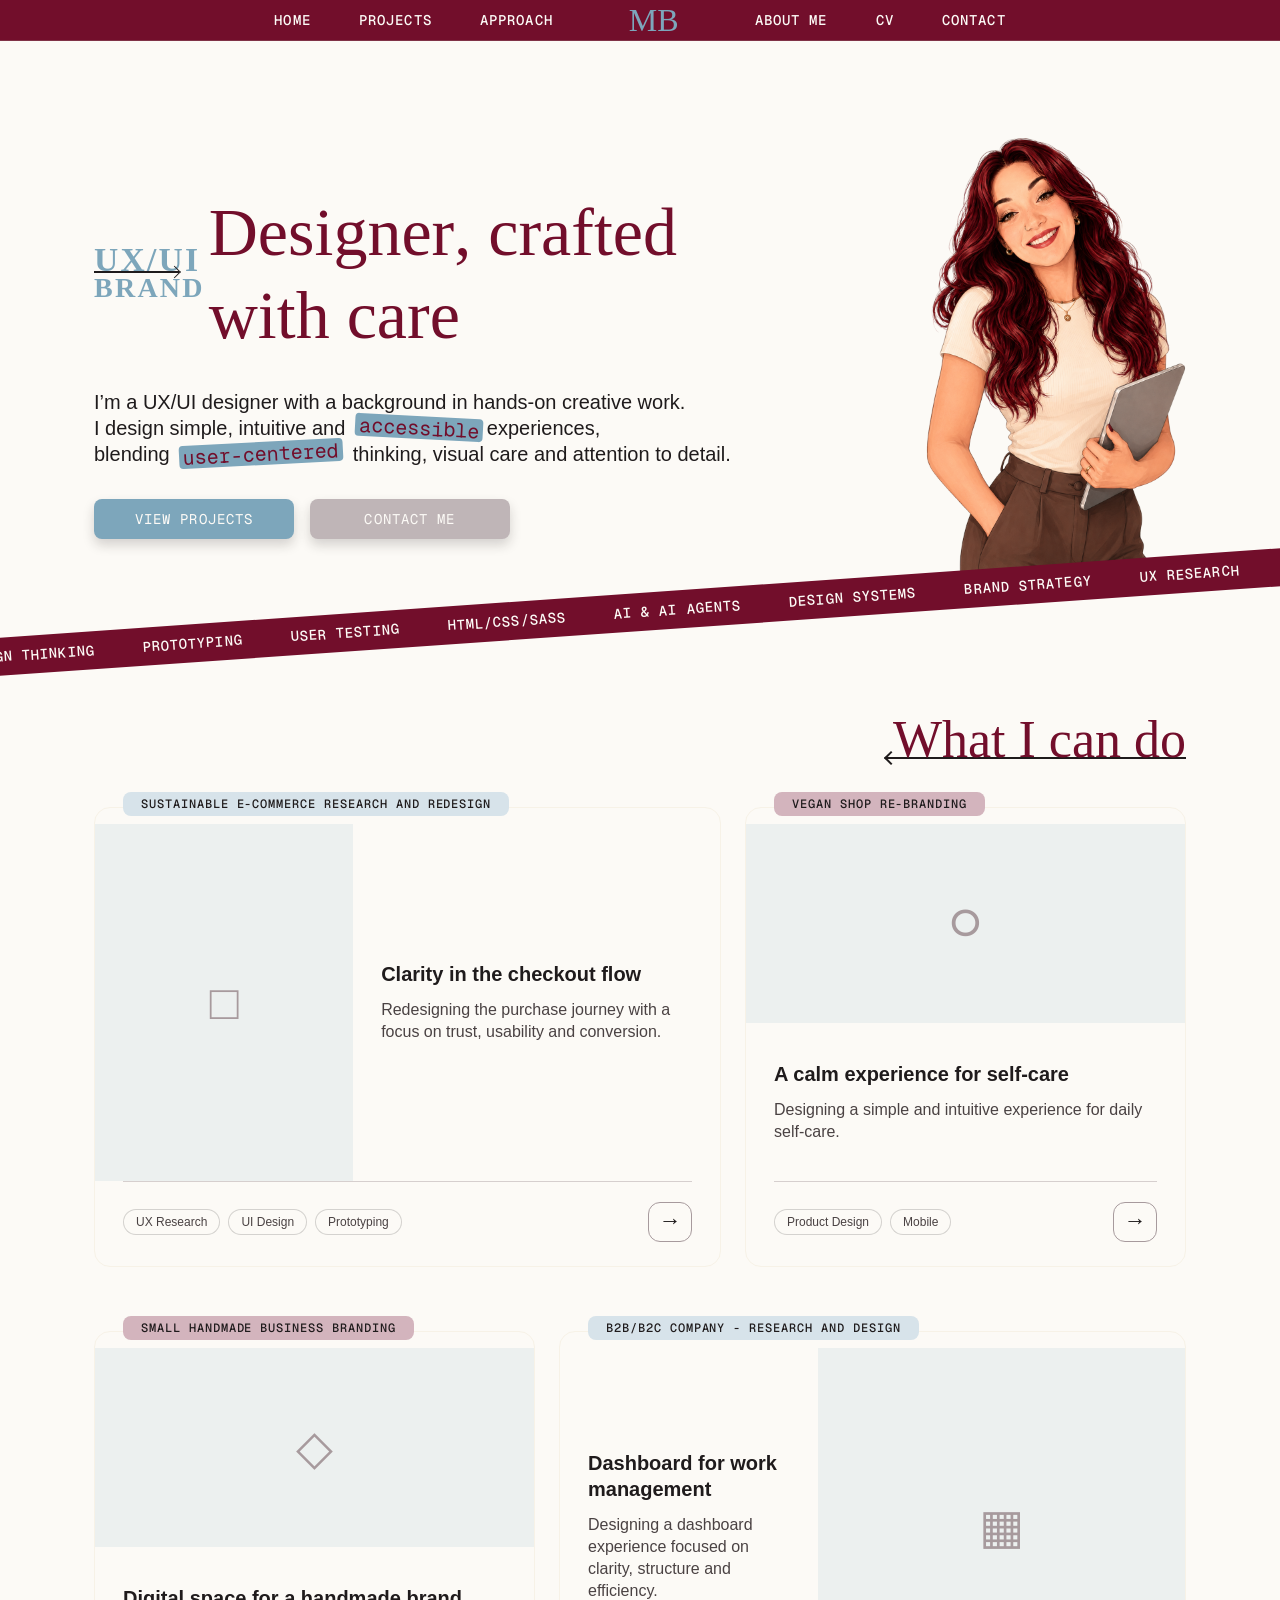
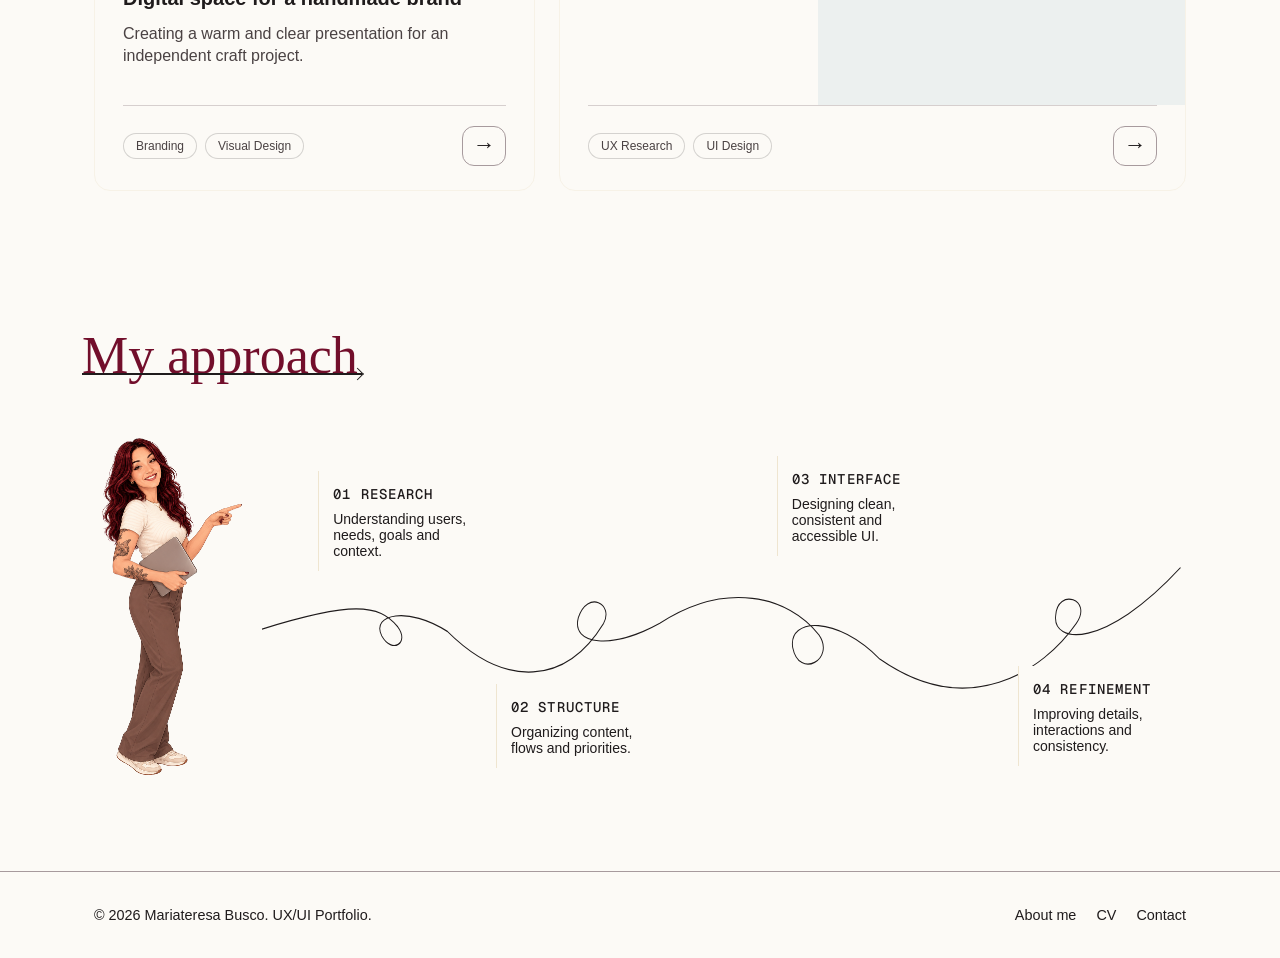
==== index.html @ f0f89786 "update" ====
<!DOCTYPE html>
<html lang="en">
<head>
  <!-- Imposta la codifica dei caratteri -->
  <meta charset="UTF-8">

  <!-- Rende il sito responsive su mobile -->
  <meta name="viewport" content="width=device-width, initial-scale=1.0">

  <!-- Titolo visibile nella tab del browser -->
  <title>Mariateresa Busco - Brand|UI/UX Designer</title>

  <!-- Descrizione SEO -->
  <meta name="description" content="I design intuitive interfaces by combining user-centered thinking, visual care and attention to detail.">

  <!-- Favicon -->
  <link rel="icon" href="assets/favicon/favicon.svg" type="image/svg+xml">

  <!-- Google fonts -->
   <link rel="preconnect" href="https://fonts.googleapis.com">
   <link rel="preconnect" href="https://fonts.gstatic.com" crossorigin>

   <link href="https://fonts.googleapis.com/css2?family=Geist+Mono:ital,wght@0,100..900;1,100..900&display=swap" rel="stylesheet">
  
  <!-- Bootstrap CSS -->
  <link href="https://cdn.jsdelivr.net/npm/bootstrap@5.3.3/dist/css/bootstrap.min.css" rel="stylesheet">

  <!-- CSS personale -->
  <link rel="stylesheet" href="CSS/style.css">
</head>

<body>
<header class="site-header">
  <nav class="navbar">
    <div class="container page-container nav-wrapper">

      <ul class="nav-menu nav-menu-left">
        <li><a href="index.html">Home</a></li>
        <li><a href="#projects">Projects</a></li>
        <li><a href="#approach">Approach</a></li>
      </ul>

      <a href="index.html" class="site-logo" aria-label="Back to homepage">
        MB
      </a>

      <ul class="nav-menu nav-menu-right">
        <li><a href="aboutme.html">About me</a></li>
        <li><a href="cv.html">CV</a></li>
        <li><a href="contact.html">Contact</a></li>
      </ul>

    </div>
  </nav>
</header>
<main>
  <section class="hero-section">
  <div class="container page-container">
    <div class="row align-items-center hero-row">

      <div class="col-12 col-lg-8">

        <h1 class="hero-title">
          <span class="hero-title-kicker">
            <span class="bigger-word">UX/UI</span>
            <span class="hero-title-arrow" aria-hidden="true"></span>
            <span>Brand</span>
          </span>

          <span class="hero-title-main">
            <span class="style-one">Designer</span>, crafted with care
          </span>
        </h1>

        <p class="hero-text">
          I’m a UX/UI designer with a background in hands-on creative work.<br>
          I design simple, intuitive and 
          <span class="diagonal-highlight" style="transform: rotate(3deg);">accessible </span>experiences, <br>
          blending <span class="diagonal-highlight">user-centered</span> thinking, visual care
          and attention to detail.
        </p>

        <div class="hero-actions">
          
          <a href="#projects" class="btn-custom btn-custom-large btn-custom-primary">View projects</a>
          <a href="contact.html" class="btn-custom btn-custom-large btn-custom-secondary">Contact me</a>
        </div>
      </div>

      <div class="col-12 col-lg-4">
        <div class="hero-image-wrapper">
          <img 
            src="Assets/Image/Heroimg.svg" 
            alt="Illustration of a UX/UI designer"
            class="hero-image"
          >
        </div>
      </div>

    </div>
  </div>


    <!-- Diagonal Bar Marquee -->

<section class="diagonal-marquee-section" aria-label="Portfolio focus areas">
  <div class="diagonal-marquee">
    <div class="diagonal-marquee-track">
      <span>UX Research</span>
      <span>Design Thinking</span>
      <span>Prototyping</span>
      <span>User Testing</span>
      <span>HTML/CSS/SASS</span>
      <span>AI & AI Agents</span>
      <span>Design Systems</span>
      <span>Brand Strategy</span>
      <span>UX Research</span>
      <span>Design Thinking</span>
      <span>Prototyping</span>
      <span>User Testing</span>
      <span>HTML/CSS/SASS</span>
      <span>AI & AI Agents</span>
      <span>Design Systems</span>
      <span>Brand Strategy</span>
    </div>
  </div>
</section>
</section>

<!-------------------- END Diagonal Bar Marquee ----------------------->



<!-- Projects Block -->

<section class="projects-section" id="projects">
  <div class="container page-container">

    <div class="section-heading">
      <h2>W<span class="style-one">h</span>at I can do</h2>
      <span class="section-heading-arrow-left" aria-hidden="true"></span>
    </div>

    <div class="projects-asymmetric-grid">

<article class="project-card project-card-large project-card-01 project-card--uxui">
  <h3 class="project-card-title">Sustainable e-commerce Research and Redesign</h3>

  <div class="project-card-main project-card-main-horizontal">
    <div class="project-card-media">
      <span class="project-card-icon">□</span>
    </div>

    <div class="project-card-text">
      <h4>Clarity in the checkout flow</h4>
      <p>
        Redesigning the purchase journey with a focus on trust, usability and conversion.
      </p>
    </div>
  </div>

  <div class="project-card-footer">
    <div class="project-tags">
      <span>UX Research</span>
      <span>UI Design</span>
      <span>Prototyping</span>
    </div>

    <a href="#" class="project-arrow" aria-label="View E-commerce Redesign project">→</a>
  </div>
</article>

<article class="project-card project-card-small project-card-02 project-card--branding">
  <h3 class="project-card-title">Vegan Shop Re-branding</h3>

  <div class="project-card-main project-card-main-vertical">
    <div class="project-card-media">
      <span class="project-card-icon">○</span>
    </div>

    <div class="project-card-text">
      <h4>A calm experience for self-care</h4>
      <p>
        Designing a simple and intuitive experience for daily self-care.
      </p>
    </div>
  </div>

  <div class="project-card-footer">
    <div class="project-tags">
      <span>Product Design</span>
      <span>Mobile</span>
    </div>

    <a href="#" class="project-arrow" aria-label="View Wellness App Concept project">→</a>
  </div>
</article>

<article class="project-card project-card-small project-card-03 project-card--branding">
  <h3 class="project-card-title">Small handmade business branding</h3>

  <div class="project-card-main project-card-main-vertical">
    <div class="project-card-media">
      <span class="project-card-icon">◇</span>
    </div>

    <div class="project-card-text">
      <h4>Digital space for a handmade brand</h4>
      <p>
        Creating a warm and clear presentation for an independent craft project.
      </p>
    </div>
  </div>

  <div class="project-card-footer">
    <div class="project-tags">
      <span>Branding</span>
      <span>Visual Design</span>
    </div>

    <a href="#" class="project-arrow" aria-label="View Craft Brand Website project">→</a>
  </div>
</article>

<article class="project-card project-card-large project-card-04 project-card--uxui">
  <h3 class="project-card-title">B2B/B2C Company - Research and Design</h3>

  <div class="project-card-main project-card-main-horizontal">
  

    <div class="project-card-text">
      <h4>Dashboard for work management</h4>
      <p>
        Designing a dashboard experience focused on clarity, structure and efficiency.
      </p>
    </div>
      <div class="project-card-media">
      <span class="project-card-icon">▦</span>
    </div>
  </div>

  <div class="project-card-footer">
    <div class="project-tags">
      <span>UX Research</span>
      <span>UI Design</span>
    </div>

    <a href="#" class="project-arrow" aria-label="View SaaS App project">→</a>
  </div>
</article>
</div>
  </div>
</section>

<!---------------- END Projects Block ---------------------------->



<section class="approach-section" id="approach">
  <div class="container">

    <div class="section-heading">
      <h2>My approach</h2>
        <span class="hero-title-arrow" style="width: 280px; transform: translateY(-45px); z-index:0" aria-hidden="true"></span>
    </div>

<div class="approach-path-wrapper">

  <div class="approach-illustration">
    <img 
      src="Assets/Image/Pathimg.svg" 
      alt="Illustration of the design process"
      class="approach-image"
    >
  </div>

  <div class="approach-path">

<svg class="approach-line" viewBox="0 0 1000 260" preserveAspectRatio="none" aria-hidden="true">
  <path 
    d="
      M 0 150

    C 95 126, 125 128, 145 148
    C 158 162, 139 172, 128 156
    C 116 137, 156 130, 198 152

    C 260 202, 325 198, 365 145
    C 376 128, 348 116, 338 140
    C 330 164, 374 168, 425 145

    C 495 108, 562 121, 595 155
    C 613 176, 574 194, 567 166
    C 562 140, 614 138, 660 176

    C 755 230, 835 186, 870 145
    C 888 124, 850 114, 848 138
    C 844 163, 900 168, 981 97
    "

  />
</svg>

    <div class="approach-step approach-step-01">
  <h3 class="approach-step-title">01 Research</h3>

  <div class="approach-step-content">
    <p>Understanding users, needs, goals and context.</p>
  </div>
</div>

<div class="approach-step approach-step-02">
  <h3 class="approach-step-title">02 Structure</h3>

  <div class="approach-step-content">
    <p>Organizing content, flows and priorities.</p>
  </div>
</div>

<div class="approach-step approach-step-03">
  <h3 class="approach-step-title">03 Interface</h3>

  <div class="approach-step-content">
    <p>Designing clean, consistent and accessible UI.</p>
  </div>
</div>

<div class="approach-step approach-step-04">
  <h3 class="approach-step-title">04 Refinement</h3>

  <div class="approach-step-content">
    <p>Improving details, interactions and consistency.</p>
  </div>
</div>

  </div>
</div>

  </div>
</section>
</main>

<footer class="site-footer">
  <div class="container page-container">

    <div class="footer-content">
      <p>© 2026 Mariateresa Busco. UX/UI Portfolio.</p>

      <div class="footer-links">
        <a href="aboutme.html">About me</a>
        <a href="cv.html">CV</a>
        <a href="contact.html">Contact</a>
      </div>
    </div>

  </div>
</footer>

</body>
</html>
---- CSS/style.css ----
/* =========================  TYPOGRAPHY SCALE - DESKTOP ========================= */
@font-face {
  font-family: "Satoshi-Variable";
  src: url("Assets/Fonts/Satoshi-Variable.woff2") format("woff2");
  font-weight: 400;
  font-style: normal;
  font-display: swap;
}
@font-face {
  font-family: "Satoshi";
  src: url("Assets/Fonts/Satoshi-VariableItalic.woff2") format("woff2");
  font-weight: 400;
  font-style: italic;
  font-display: swap;
}
@font-face {
  font-family: "Sundrea";
  src: url("Assets/Fonts/Sundrea.woff2") format("woff2");
  font-weight: 400;
  font-style: normal;
  font-display: swap;
}
*,
*::before,
*::after {
  box-sizing: border-box;
}

html {
  scroll-behavior: smooth;
  scroll-padding-top: 90px;
}

body {
  margin: 0;
  background-color: #FCFAF6;
  color: #1F1B1C;
  font-family: "Satoshi-Variable", sans-serif;
  font-size: 1rem;
  line-height: 1.375rem;
}

img {
  max-width: 80%;
  height: auto;
}

a {
  color: inherit;
  text-decoration: none;
}

.page-container {
  padding-left: 24px;
  padding-right: 24px;
}

section {
  padding-top: 96px;
  padding-bottom: 96px;
}

.section-label {
  margin-bottom: 16px;
  color: #720E2B;
  font-family: "Sundrea", serif;
  font-size: 0.78rem;
  font-weight: 700;
  letter-spacing: 0.14em;
  text-transform: uppercase;
}

h1,
h2,
h3,
h4,
p {
  margin-top: 0;
}

h1 {
  max-width: 900px;
  margin-bottom: 24px;
  font-family: "Sundrea", serif;
  font-size: 4.25rem;
  line-height: 5.1875rem;
  color: #720E2B;
}

h2 {
  max-width: 760px;
  margin-bottom: 20px;
  font-family: "Sundrea", serif;
  font-size: 3.25rem;
  line-height: 4.0625rem;
}

h3 {
  margin-bottom: 12px;
  font-family: "Geist Mono", monospace;
  font-size: 2.375rem;
  line-height: 2.8125rem;
}

h4 {
  margin-bottom: 12px;
  font-family: "Geist Mono", monospace;
  font-size: 1.75rem;
  line-height: 2.1875rem;
}

p {
  color: #1F1B1C;
  font-size: 1rem;
  line-height: 1.375rem;
}

/* ------------------LAYOUT / STRUCTURE--------------------------- */
.site-header {
  position: sticky;
  top: 0;
  z-index: 1000;
  background-color: #720E2B;
  border-bottom: 1px solid rgba(167, 154, 157, 0.25);
}

.navbar {
  width: 100%;
  padding: 0;
}

.nav-wrapper {
  width: -moz-fit-content;
  width: fit-content;
  min-height: 40px;
  display: flex;
  align-items: center;
  justify-content: center;
  gap: 48px;
}

.nav-menu {
  display: flex;
  align-items: center;
  gap: 48px;
  list-style: none;
  margin: 0;
  padding: 0;
}

.site-logo {
  flex-shrink: 0;
}

/* ------------------FINE LAYOUT / STRUCTURE--------------------------- */
.hero-section {
  position: relative;
  z-index: 1;
  overflow: visible;
  padding-bottom: clamp(100px, 12vw, 180px);
}

.hero-row {
  row-gap: 48px;
}

.section-heading {
  max-width: 760px;
  margin-bottom: 48px;
  color: #720E2B;
}

/* --------------------------- PROJECTS LAYOUT----------------------------------- */
.projects-section {
  padding-top: 0px;
}

.projects-section .section-heading {
  max-width: 760px;
  margin-left: auto;
  text-align: right;
  margin-bottom: 48px;
  margin-top: -40px;
}

.projects-asymmetric-grid {
  display: grid;
  grid-template-columns: repeat(12, 1fr);
  -moz-column-gap: 24px;
       column-gap: 24px;
  row-gap: 64px !important;
  align-items: stretch;
}

/* --------------------------- FINE PROJECTS LAYOUT----------------------------------- */
.approach-section {
  background-color: #FCFAF6;
  margin-top: -60px;
}

.approach-grid {
  display: grid;
  grid-template-columns: repeat(4, 1fr);
  gap: 1px;
  border: 1px solid #A79A9D;
  background-color: #A79A9D;
  border-radius: 16px;
  overflow: hidden;
}

.site-footer {
  padding: 32px 0;
  border-top: 1px solid #A79A9D;
}

.footer-content {
  display: flex;
  justify-content: space-between;
  gap: 24px;
  align-items: center;
}

.footer-links {
  display: flex;
  gap: 20px;
}

/* ------------------BUTTONS / CTA--------------------------- */
.btn-custom {
  display: inline-flex;
  align-items: center;
  justify-content: center;
  border: none;
  text-decoration: none;
  font-family: "Geist Mono", monospace;
  font-weight: 400;
  line-height: 1;
  color: #FCFAF6;
  font-size: 0.875rem;
  text-transform: uppercase;
  cursor: pointer;
  letter-spacing: 0.08em;
  transition: background-color 0.25s ease, color 0.25s ease, transform 0.25s ease, box-shadow 0.25s ease;
}

/* Sizes */
.btn-custom-large {
  min-width: 200px;
  min-height: 40px;
  padding: 8px 32px;
  border-radius: 8px;
  font-size: 0.875rem;
  line-height: 1.375rem;
}

.btn-custom-small {
  min-width: 140px;
  min-height: 30px;
  padding: 8px 24px;
  border-radius: 8px;
  font-size: 0.75rem;
  line-height: 1rem;
}

/* Primary: blue */
.btn-custom-primary {
  background-color: #7DA6BB;
  color: #FCFAF6;
  box-shadow: 0 6px 12px rgba(31, 27, 28, 0.18);
}
.btn-custom-primary:hover {
  background-color: rgb(91.5151515152, 143.0757575758, 169.4848484848);
  color: #FCFAF6;
  transform: rotate(-2deg);
}
.btn-custom-primary:active {
  background-color: rgb(72.1212121212, 115.6060606061, 137.8787878788);
  color: #FCFAF6;
  transform: rotate(0deg);
  box-shadow: none;
}

/* Secondary: grey */
.btn-custom-secondary {
  background-color: rgb(190.746031746, 181.253968254, 183.4444444444);
  color: #FCFAF6;
  box-shadow: 0 6px 12px rgba(31, 27, 28, 0.18);
}
.btn-custom-secondary:hover {
  background-color: #A79A9D;
  color: #FCFAF6;
  transform: rotate(-2deg);
}
.btn-custom-secondary:active {
  background-color: rgb(143.253968254, 126.746031746, 130.5555555556);
  color: #FCFAF6;
  transform: rotate(0deg);
  box-shadow: none;
}

/* Disabled */
.btn-custom.is-disabled,
.btn-custom:disabled {
  background-color: #A79A9D;
  color: #FCFAF6;
  pointer-events: none;
  cursor: not-allowed;
  box-shadow: none;
  transform: none;
}

/* -----------------------------END BUTTON---------------------------------- */
.style-one {
  font-feature-settings: "ss01" on;
}

.diagonal-highlight {
  display: inline-block;
  padding: 0.08em 0.2em;
  background-color: #7DA6BB;
  color: #720E2B;
  transform: rotate(-3deg);
  transform-origin: center;
  line-height: 1;
  font-family: "Geist Mono", monospace;
  border-radius: 4px;
  margin: 0 4px;
}

.bigger-word {
  display: inline-block;
  font-size: 120%;
}

/* ------------------Nav Menu--------------------------- */
.site-logo {
  display: inline-flex;
  align-items: center;
  justify-content: center;
  margin-inline: 28px;
  flex-shrink: 0;
}

.site-logo {
  font-family: "Sundrea", serif;
  font-size: 2rem;
  line-height: 1;
  font-weight: 400;
  color: #7DA6BB;
  text-decoration: none;
}

.nav-menu a {
  font-family: "Geist Mono", monospace;
  font-size: 0.875rem;
  line-height: 1.375rem;
  font-weight: 500;
  letter-spacing: 0.08em;
  text-transform: uppercase;
  color: #FCFAF6;
  text-decoration: none;
}
.nav-menu a:hover {
  color: #720E2B;
}

/* ------------------ FINE Nav Menu--------------------------- */
.hero-text {
  max-width: -moz-fit-content;
  max-width: fit-content;
  margin-bottom: 32px;
  font-family: "Satoshi-Variable", sans-serif;
  font-size: 1.25rem;
  line-height: 1.625rem;
}

.hero-actions {
  display: flex;
  flex-wrap: wrap;
  gap: 16px;
}

.hero-title {
  display: flex;
  align-items: center;
  gap: 4px;
  max-width: 1000px;
  margin-bottom: 32px;
  font-family: "Sundrea", serif;
  font-size: 4.25rem;
  line-height: 5.1875rem;
  font-weight: 400;
}

.hero-title-kicker {
  display: flex;
  flex-direction: column;
  flex-shrink: 0;
  font-family: "Sundrea", serif;
  font-size: 1.75rem;
  line-height: 1.375rem;
  font-weight: 700;
  text-transform: uppercase;
  letter-spacing: 0.08em;
  color: #7DA6BB;
}

/* ------------------ ARROWS--------------------------- */
.section-heading-arrow-left {
  position: relative;
  display: block;
  width: 300px;
  height: 2px;
  margin-top: -35px;
  margin-left: auto;
  background-color: #1F1B1C;
  z-index: -1;
}

.section-heading-arrow-left::before {
  content: "";
  position: absolute;
  left: 0;
  top: 50%;
  width: 10px;
  height: 10px;
  border-left: 2px solid #1F1B1C;
  border-bottom: 2px solid #1F1B1C;
  transform: translateY(-50%) rotate(45deg);
}

.projects-section .section-heading .section-heading-arrow-left {
  margin-left: auto;
}

.hero-title-arrow {
  position: relative;
  display: inline-block;
  flex-shrink: 0;
  width: 85px;
  height: 2px;
  margin-bottom: 4px;
  background-color: #1F1B1C;
}

.hero-title-arrow::after {
  content: "";
  position: absolute;
  right: 0;
  top: 50%;
  width: 9px;
  height: 9px;
  border-top: 1px solid #1F1B1C;
  border-right: 1px solid #1F1B1C;
  transform: translateY(-50%) rotate(45deg);
}

/* ------------------ARROWS END--------------------------- */
.hero-title-main {
  display: inline-block;
}

.hero-title-line {
  display: block;
}

.hero-title-small {
  display: block;
  max-width: 640px;
  margin-top: 24px;
  font-family: "Satoshi-Variable", sans-serif;
  font-size: 1.25rem;
  line-height: 1.625rem;
}

.hero-image-wrapper {
  width: 100%;
  max-width: 320px;
  margin-left: auto;
  display: flex;
  justify-content: flex-end;
  align-items: center;
  position: relative;
  z-index: 2;
}

.hero-image {
  display: block;
  width: 100%;
  max-width: 260px;
  height: auto;
  -o-object-fit: contain;
     object-fit: contain;
}

/* --------------------------- PROJECTS ----------------------------------- */
.project-card-01 {
  grid-column: 1/span 7;
}

.project-card-02 {
  grid-column: 8/span 5;
}

.project-card-03 {
  grid-column: 1/span 5;
}

.project-card-04 {
  grid-column: 6/span 7;
}

.project-card {
  position: relative;
  overflow: visible;
  padding: 0;
  border: 1px solid rgb(246.9, 241.5, 230.7);
  border-radius: 16px;
  background-color: #FCFAF6;
  display: flex;
  flex-direction: column;
}

.project-card-large {
  min-height: 460px;
}

.project-card-small {
  min-height: 320px;
}

.project-card-title {
  position: absolute;
  top: -16px;
  left: 28px;
  display: inline-flex;
  align-items: center;
  max-width: calc(100% - 56px);
  padding: 4px 18px;
  border-radius: 8px;
  font-family: "Geist Mono", monospace;
  font-size: 0.75rem;
  line-height: 1rem;
  font-weight: 500;
  text-transform: uppercase;
  letter-spacing: 0.08em;
  color: #1F1B1C;
  z-index: 2;
}

.project-card--uxui .project-card-title {
  background-color: #D7E3EA;
}

.project-card--branding .project-card-title {
  background-color: #D3B4BD;
}

.project-card-main {
  flex: 1;
  display: grid;
  padding-top: 16px;
}

.project-card-main-horizontal {
  grid-template-columns: 0.95fr 1.35fr;
}

.project-card-main-vertical {
  grid-template-columns: 1fr;
}

.project-card-media {
  min-height: 180px;
  background-color: rgba(125, 166, 187, 0.12);
  display: flex;
  align-items: center;
  justify-content: center;
}

.project-card-main-horizontal .project-card-media {
  height: 100%;
}

.project-card-icon {
  font-family: "Geist Mono", monospace;
  font-size: 3rem;
  line-height: 1;
  color: #A79A9D;
}

.project-card-text {
  padding: 28px;
  display: flex;
  flex-direction: column;
  justify-content: center;
}

.project-card-text h4 {
  margin-bottom: 12px;
  font-family: "Satoshi-Variable", sans-serif;
  font-size: 1.25rem;
  line-height: 1.625rem;
  font-weight: 600;
  color: #1F1B1C;
}

.project-card-text p {
  max-width: 420px;
  margin-bottom: 0;
  color: #4A4243;
}

.project-card-footer {
  display: flex;
  justify-content: space-between;
  align-items: center;
  gap: 24px;
  margin: 0 28px 24px;
  padding-top: 20px;
  border-top: 1px solid rgba(167, 154, 157, 0.45);
}

.project-tags {
  display: flex;
  flex-wrap: wrap;
  gap: 8px;
}

.project-tags span {
  display: inline-flex;
  align-items: center;
  padding: 4px 12px;
  border: 1px solid rgba(31, 27, 28, 0.18);
  border-radius: 999px;
  font-family: "Satoshi-Variable", sans-serif;
  font-size: 0.75rem;
  line-height: 1rem;
  color: #4A4243;
  background-color: rgba(252, 250, 246, 0.65);
}

.project-arrow {
  width: 44px;
  height: 40px;
  border: 1px solid #A79A9D;
  border-radius: 12px;
  display: inline-flex;
  align-items: center;
  justify-content: center;
  flex-shrink: 0;
  text-decoration: none;
  color: #1F1B1C;
  font-size: 1.4rem;
  line-height: 1;
}

/* -------------------------END PROJECTS--------------------------- */
/* =========================
   APPROACH PATH
========================= */
.approach-path-wrapper {
  position: relative;
  display: grid;
  grid-template-columns: 180px 1fr;
  align-items: center;
  gap: 0px;
  margin-top: -40px;
}

.approach-illustration {
  display: flex;
  align-items: flex-end;
  justify-content: center;
}

.approach-image {
  width: 140px;
  height: auto;
  display: block;
}

.approach-path {
  position: relative;
  min-height: 300px;
}

.approach-line {
  position: absolute;
  inset: 0;
  width: 100%;
  height: 100%;
}

.approach-line path {
  fill: none;
  stroke: #1F1B1C;
  stroke-width: 1;
  stroke-linecap: round;
  stroke-dasharray: 0;
}

.approach-step {
  position: absolute;
  max-width: 180px;
  padding: 12px 14px;
  background-color: #FCFAF6;
  border-left: 1px solid rgb(239.25, 228.75, 207.75);
}

.approach-step-01 {
  left: 6%;
  top: 5%;
}

.approach-step-02 {
  left: 25%;
  top: 76%;
}

.approach-step-03 {
  left: 55%;
  top: 0%;
}

.approach-step-04 {
  right: 0;
  top: 70%;
}

.approach-number {
  display: inline-flex;
  margin-bottom: 8px;
  font-family: "Geist Mono", monospace;
  font-size: 0.75rem;
  line-height: 1rem;
  color: #720E2B;
}

.approach-step h3 {
  margin-bottom: 6px;
  font-family: "Geist Mono", monospace;
  font-size: 0.875rem;
  line-height: 1.375rem;
  text-transform: uppercase;
  letter-spacing: 0.08em;
}

.approach-step p {
  margin-bottom: 0;
  font-size: 0.875rem;
  line-height: 1rem;
}

.contact-cta {
  padding: 56px;
  border-radius: 16px;
  background-color: #1F1B1C;
}
.contact-cta h2,
.contact-cta p {
  color: white;
}
.contact-cta p {
  max-width: 560px;
  opacity: 0.78;
}
.contact-cta .section-label {
  color: #FCFAF6;
}
.contact-cta .btn-primary-custom {
  margin-top: 20px;
  background-color: #FCFAF6;
  color: #1F1B1C;
}
.contact-cta .btn-primary-custom:hover {
  background-color: white;
  color: #720E2B;
}

/*  DIAGONAL MARQUEE */
.diagonal-marquee-section {
  position: absolute;
  left: 0;
  right: 0;
  bottom: clamp(10px, 3vw, 50px);
  height: 120px;
  z-index: 5;
  overflow: visible;
  pointer-events: none;
}

.diagonal-marquee {
  position: absolute;
  left: 50%;
  top: 50%;
  width: 130vw;
  transform: translate(-50%, -50%) rotate(-4deg);
  background-color: #720E2B;
  color: #FCFAF6;
  overflow: hidden;
  padding: 8px 0;
  z-index: 10;
}

.diagonal-marquee-track {
  display: flex;
  width: -moz-max-content;
  width: max-content;
  gap: 48px;
  animation: marquee-scroll 30s linear infinite;
}

.diagonal-marquee-track span {
  flex-shrink: 0;
  font-family: "Geist Mono", monospace;
  font-size: 0.875rem;
  line-height: 1.375rem;
  font-weight: 500;
  text-transform: uppercase;
  letter-spacing: 0.08em;
  white-space: nowrap;
}

@keyframes marquee-scroll {
  from {
    transform: translateX(0);
  }
  to {
    transform: translateX(-50%);
  }
}
.footer-content p {
  margin-bottom: 0;
  font-size: 0.9rem;
}

.footer-links a {
  color: #1F1B1C;
  font-size: 0.9rem;
}
.footer-links a:hover {
  color: #720E2B;
}

@media (max-width: 992px) {
  .projects-grid,
  .approach-grid {
    grid-template-columns: repeat(2, 1fr);
  }
  .hero-card-number {
    margin-bottom: 40px;
  }
}
@media (max-width: 768px) {
  .hero-title {
    flex-direction: column;
    align-items: flex-start;
    gap: 16px;
  }
  .hero-title-arrow {
    width: 56px;
  }
  .hero-title-main {
    max-width: 100%;
  }
}
@media (max-width: 768px) {
  .hero-image-wrapper {
    margin-top: 32px;
  }
  .hero-image {
    max-width: 260px;
  }
}
@media (max-width: 768px) {
  .hero-section {
    padding-bottom: 80px;
  }
  .diagonal-marquee-section {
    height: 120px;
    margin-top: -70px;
  }
  .diagonal-marquee {
    width: 150vw;
    padding: 14px 0;
    transform: translate(-50%, -50%) rotate(-6deg);
  }
}
@media (max-width: 768px) {
  .nav-wrapper {
    grid-template-columns: 1fr;
    gap: 20px;
    justify-items: center;
  }
  .site-logo {
    order: -1;
    margin-inline: 0;
  }
  .nav-menu {
    justify-content: center;
    flex-wrap: wrap;
    gap: 16px 24px;
  }
  .nav-menu-left,
  .nav-menu-right {
    justify-content: center;
  }
  .hero-section {
    min-height: auto;
  }
}
@media (max-width: 768px) and (max-width: 992px) {
  .projects-asymmetric-grid {
    grid-template-columns: 1fr 1fr;
  }
  .project-card-large,
  .project-card-small {
    min-height: 340px;
  }
}
@media (max-width: 768px) and (max-width: 768px) {
  .projects-asymmetric-grid {
    grid-template-columns: 1fr;
  }
  .project-card {
    min-height: auto;
  }
}
@media (max-width: 768px) and (max-width: 768px) {
  .approach-path-wrapper {
    grid-template-columns: 1fr;
    gap: 32px;
  }
  .approach-illustration {
    justify-content: flex-start;
  }
  .approach-path {
    min-height: auto;
    display: grid;
    gap: 16px;
  }
  .approach-line {
    display: none;
  }
  .approach-step {
    position: static;
    max-width: 100%;
  }
}
@media (max-width: 768px) {
  .contact-cta {
    padding: 36px 24px;
  }
  .footer-content {
    flex-direction: column;
    align-items: flex-start;
  }
}
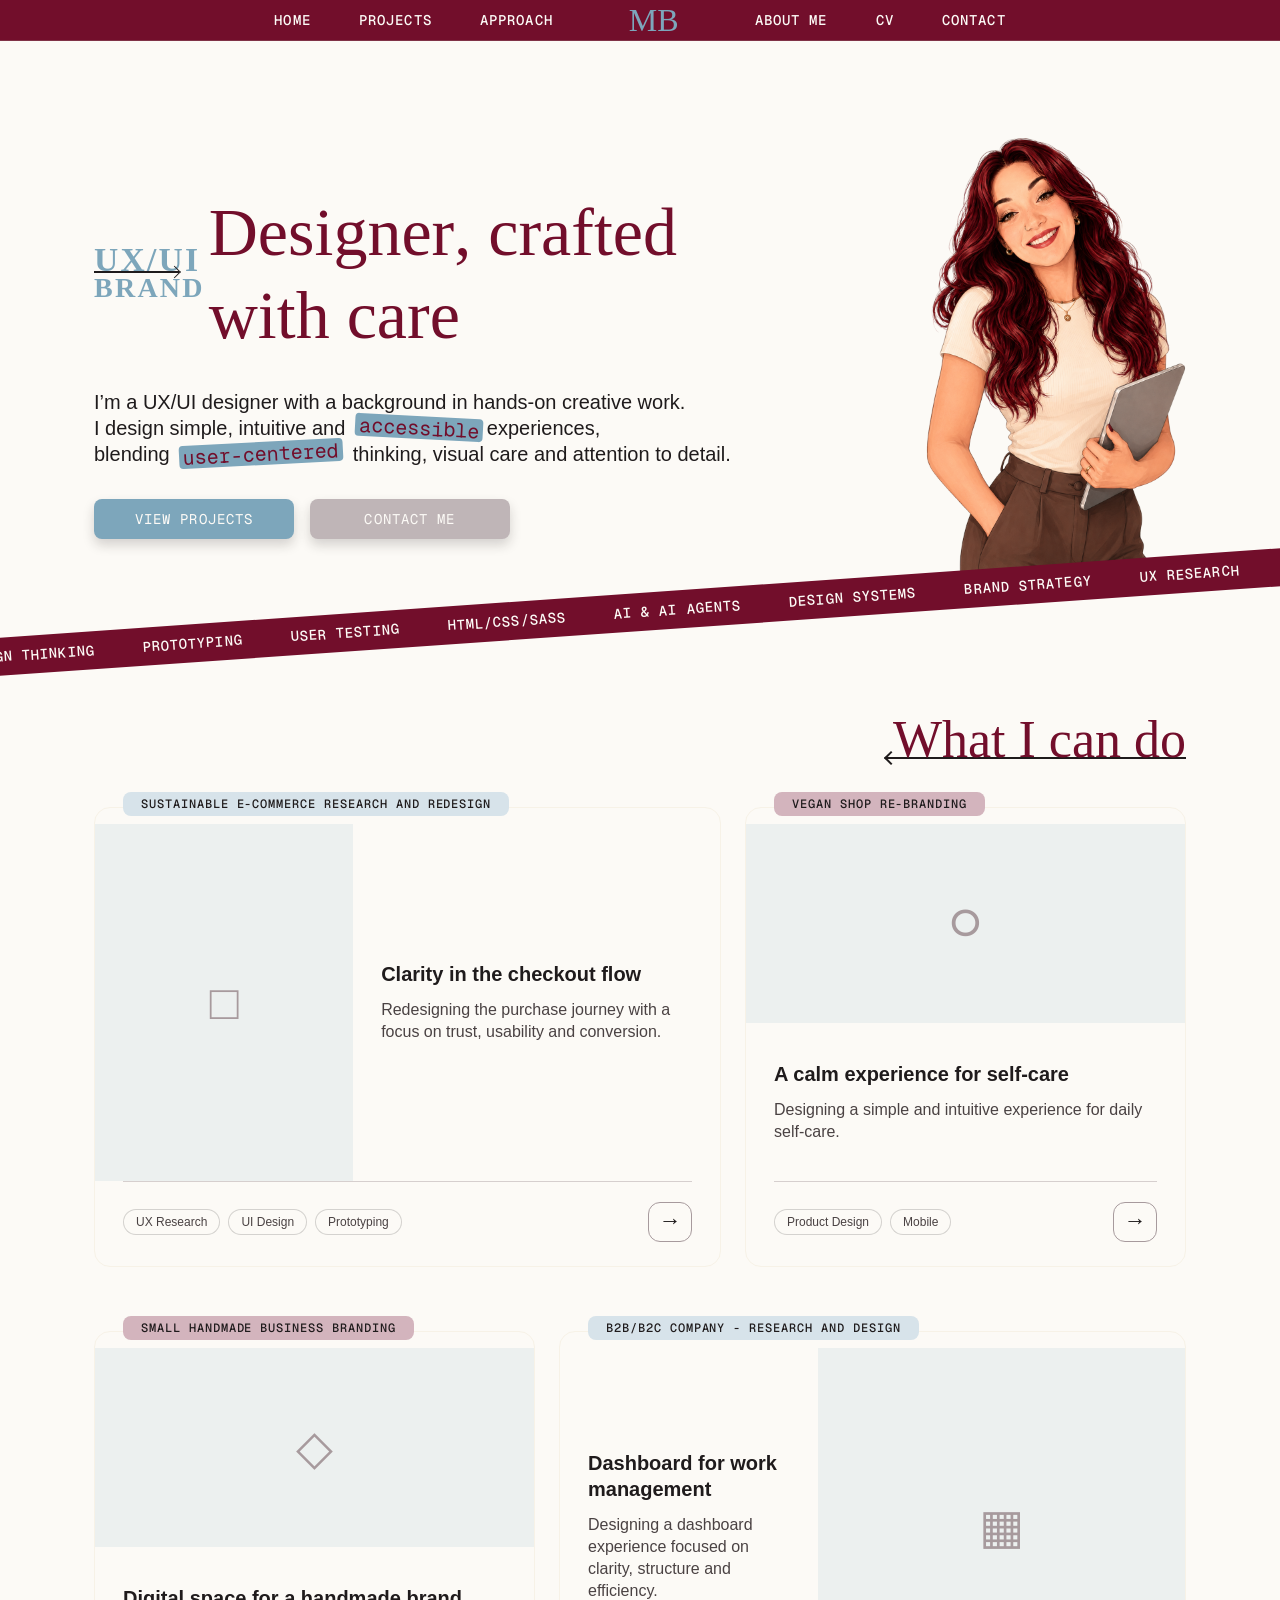
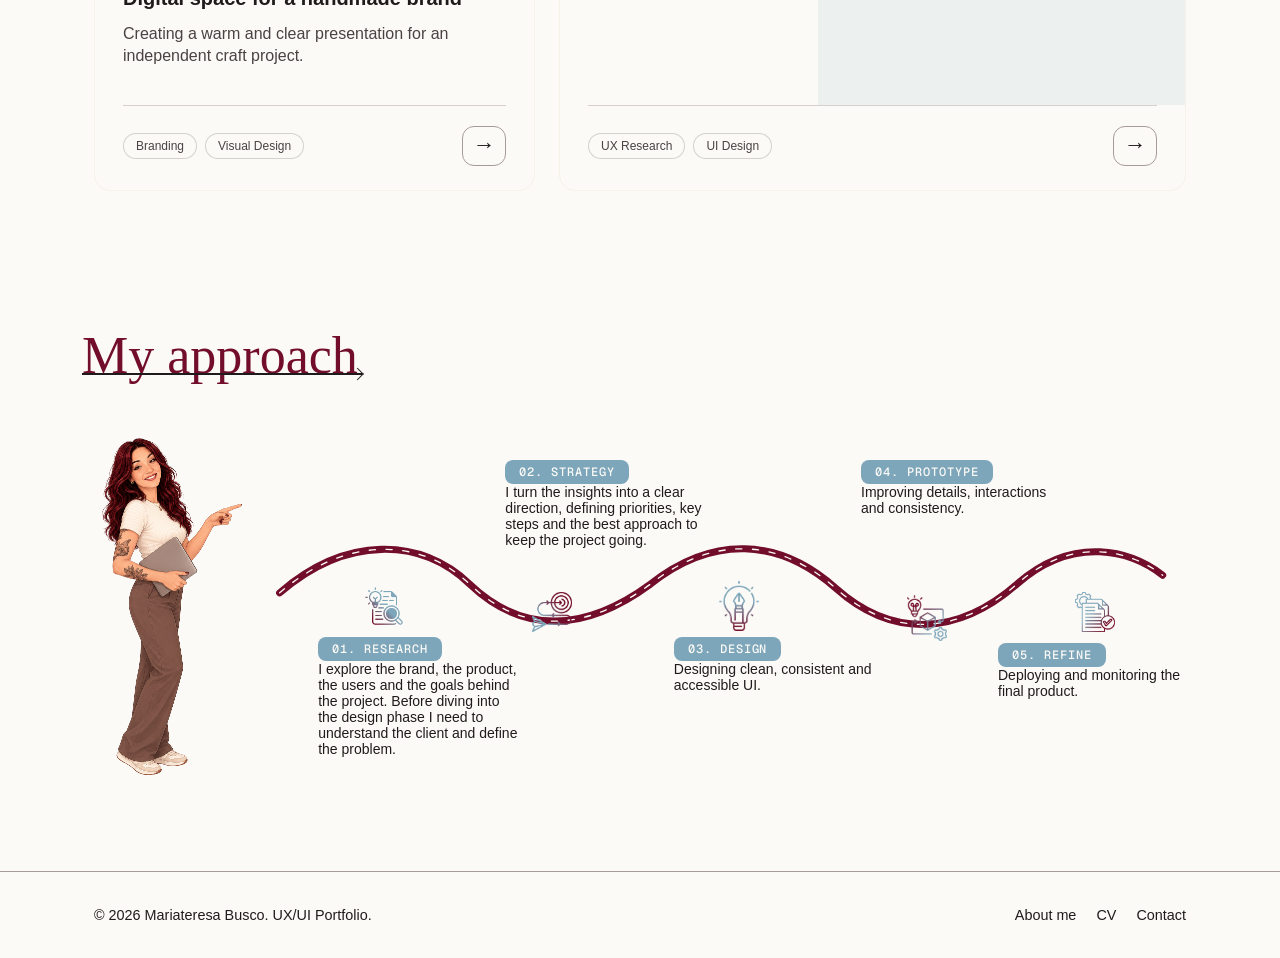
==== commit 3d8c1805: "update" ====
--- a/index.html
+++ b/index.html
@@ -276,49 +276,63 @@
 
   <div class="approach-path">
 
-<svg class="approach-line" viewBox="0 0 1000 260" preserveAspectRatio="none" aria-hidden="true">
-  <path 
+<svg class="approach-line" viewBox="-20 0 1060 260" preserveAspectRatio="none" aria-hidden="true">
+    
+  <path
+  class="approach-line-base"
+
+  d="
+    M 0 155
+
+    C 75 90, 160 92, 215 145
+    C 275 202, 345 200, 420 145
+    C 490 90, 565 92, 630 150
+    C 695 208, 770 202, 835 145
+    C 900 88, 965 108, 1000 135
+  "
+/>
+
+  <path
+    class="approach-line-dots"
     d="
-      M 0 150
-
-    C 95 126, 125 128, 145 148
-    C 158 162, 139 172, 128 156
-    C 116 137, 156 130, 198 152
-
-    C 260 202, 325 198, 365 145
-    C 376 128, 348 116, 338 140
-    C 330 164, 374 168, 425 145
-
-    C 495 108, 562 121, 595 155
-    C 613 176, 574 194, 567 166
-    C 562 140, 614 138, 660 176
-
-    C 755 230, 835 186, 870 145
-    C 888 124, 850 114, 848 138
-    C 844 163, 900 168, 981 97
+      M 0 155
+
+      C 75 90, 160 92, 215 145
+      C 275 202, 345 200, 420 145
+      C 490 90, 565 92, 630 150
+      C 695 208, 770 202, 835 145
+      C 900 88, 965 108, 1000 135
     "
-
   />
+  
 </svg>
 
+<div class="approach-path-points" aria-hidden="true">
+  <span class="approach-path-point approach-path-point-01"><img src="Assets\Image\searchicon.svg" alt="Point 1" /></span>
+  <span class="approach-path-point approach-path-point-02"><img src="Assets\Image\strategyicon.svg" alt="Point 2" /></span>
+  <span class="approach-path-point approach-path-point-03"><img src="Assets\Image\designicon.svg" alt="Point 3" /></span>
+  <span class="approach-path-point approach-path-point-04"><img src="Assets\Image\prototypeicon.svg" alt="Point 4" /></span>
+  <span class="approach-path-point approach-path-point-05"><img src="Assets\Image\refineicon.svg" alt="Point 5" /></span>
+</div>
+
     <div class="approach-step approach-step-01">
-  <h3 class="approach-step-title">01 Research</h3>
-
-  <div class="approach-step-content">
-    <p>Understanding users, needs, goals and context.</p>
+  <h3 class="approach-step-title">01. Research</h3>
+
+  <div class="approach-step-content">
+    <p>I explore the brand, the product, the users and the goals behind the project. Before diving into the design phase I need to understand the client and define the problem.</p>
   </div>
 </div>
 
 <div class="approach-step approach-step-02">
-  <h3 class="approach-step-title">02 Structure</h3>
-
-  <div class="approach-step-content">
-    <p>Organizing content, flows and priorities.</p>
+  <h3 class="approach-step-title">02. Strategy</h3>
+
+  <div class="approach-step-content">
+    <p>I turn the insights into a clear direction, defining priorities, key steps and the best approach to keep the project going. </p>
   </div>
 </div>
 
 <div class="approach-step approach-step-03">
-  <h3 class="approach-step-title">03 Interface</h3>
+  <h3 class="approach-step-title">03. Design</h3>
 
   <div class="approach-step-content">
     <p>Designing clean, consistent and accessible UI.</p>
@@ -326,10 +340,18 @@
 </div>
 
 <div class="approach-step approach-step-04">
-  <h3 class="approach-step-title">04 Refinement</h3>
+  <h3 class="approach-step-title">04. Prototype</h3>
 
   <div class="approach-step-content">
     <p>Improving details, interactions and consistency.</p>
+  </div>
+</div>
+
+<div class="approach-step approach-step-05">
+  <h3 class="approach-step-title">05. Refine</h3>
+
+  <div class="approach-step-content">
+    <p>Deploying and monitoring the final product.</p>
   </div>
 </div>
 
--- a/CSS/style.css
+++ b/CSS/style.css
@@ -656,9 +656,7 @@
 }
 
 /* -------------------------END PROJECTS--------------------------- */
-/* =========================
-   APPROACH PATH
-========================= */
+/* ========================  APPROACH PATH ========================= */
 .approach-path-wrapper {
   position: relative;
   display: grid;
@@ -685,71 +683,129 @@
   min-height: 300px;
 }
 
-.approach-line {
+.approach-line path {
+  fill: none;
+  stroke-linecap: round;
+  stroke-linejoin: round;
+}
+
+.approach-line-base {
+  stroke: #720E2B;
+  stroke-width: 8px;
+}
+
+.approach-line-dots {
+  stroke: #FCFAF6;
+  stroke-width: 1.5;
+  stroke-dasharray: 7 12;
+}
+
+.approach-path-points {
   position: absolute;
   inset: 0;
-  width: 100%;
-  height: 100%;
-}
-
-.approach-line path {
-  fill: none;
-  stroke: #1F1B1C;
-  stroke-width: 1;
-  stroke-linecap: round;
-  stroke-dasharray: 0;
+  z-index: 2;
+  pointer-events: none;
+}
+
+.approach-path-point {
+  position: absolute;
+  width: 50px;
+  height: 50px;
+  display: inline-flex;
+  align-items: center;
+  justify-content: center;
+  line-height: 1;
+  font-weight: 600;
+  transform: translate(-50%, -50%);
+}
+
+/* Posizioni dei 5 punti sulla linea */
+.approach-path-point-01 {
+  left: 13%;
+  top: 50%;
+}
+
+.approach-path-point-02 {
+  left: 31%;
+  top: 52%;
+}
+
+.approach-path-point-03 {
+  left: 51%;
+  top: 50%;
+}
+
+.approach-path-point-04 {
+  left: 71%;
+  top: 54%;
+}
+
+.approach-path-point-05 {
+  left: 89%;
+  top: 52%;
+}
+
+.approach-step-01 {
+  left: 6%;
+  top: 65%;
+}
+
+.approach-step-02 {
+  left: 26%;
+  top: 6%;
+}
+
+.approach-step-03 {
+  left: 44%;
+  top: 65%;
+}
+
+.approach-step-04 {
+  left: 64%;
+  top: 6%;
+}
+
+.approach-step-05 {
+  right: 0;
+  top: 67%;
 }
 
 .approach-step {
   position: absolute;
-  max-width: 180px;
-  padding: 12px 14px;
-  background-color: #FCFAF6;
-  border-left: 1px solid rgb(239.25, 228.75, 207.75);
-}
-
-.approach-step-01 {
-  left: 6%;
-  top: 5%;
-}
-
-.approach-step-02 {
-  left: 25%;
-  top: 76%;
-}
-
-.approach-step-03 {
-  left: 55%;
-  top: 0%;
-}
-
-.approach-step-04 {
-  right: 0;
-  top: 70%;
-}
-
-.approach-number {
+  width: 200px;
+  min-height: 96px;
+  padding: 0;
+  background-color: none;
+  overflow: visible;
+  z-index: 2;
+}
+
+.approach-step-title {
+  position: absolute;
+  top: -14px;
+  left: 0px;
   display: inline-flex;
-  margin-bottom: 8px;
+  align-items: center;
+  max-width: calc(100% - 28px);
+  padding: 4px 14px;
+  border-radius: 8px;
   font-family: "Geist Mono", monospace;
   font-size: 0.75rem;
   line-height: 1rem;
-  color: #720E2B;
-}
-
-.approach-step h3 {
-  margin-bottom: 6px;
-  font-family: "Geist Mono", monospace;
-  font-size: 0.875rem;
-  line-height: 1.375rem;
+  font-weight: 500;
   text-transform: uppercase;
   letter-spacing: 0.08em;
+  color: #FCFAF6;
+  background-color: #7DA6BB;
+  white-space: nowrap;
+  z-index: 3;
 }
 
 .approach-step p {
   margin-bottom: 0;
   font-size: 0.875rem;
   line-height: 1rem;
+  margin-top: 10px;
 }
 
 .contact-cta {
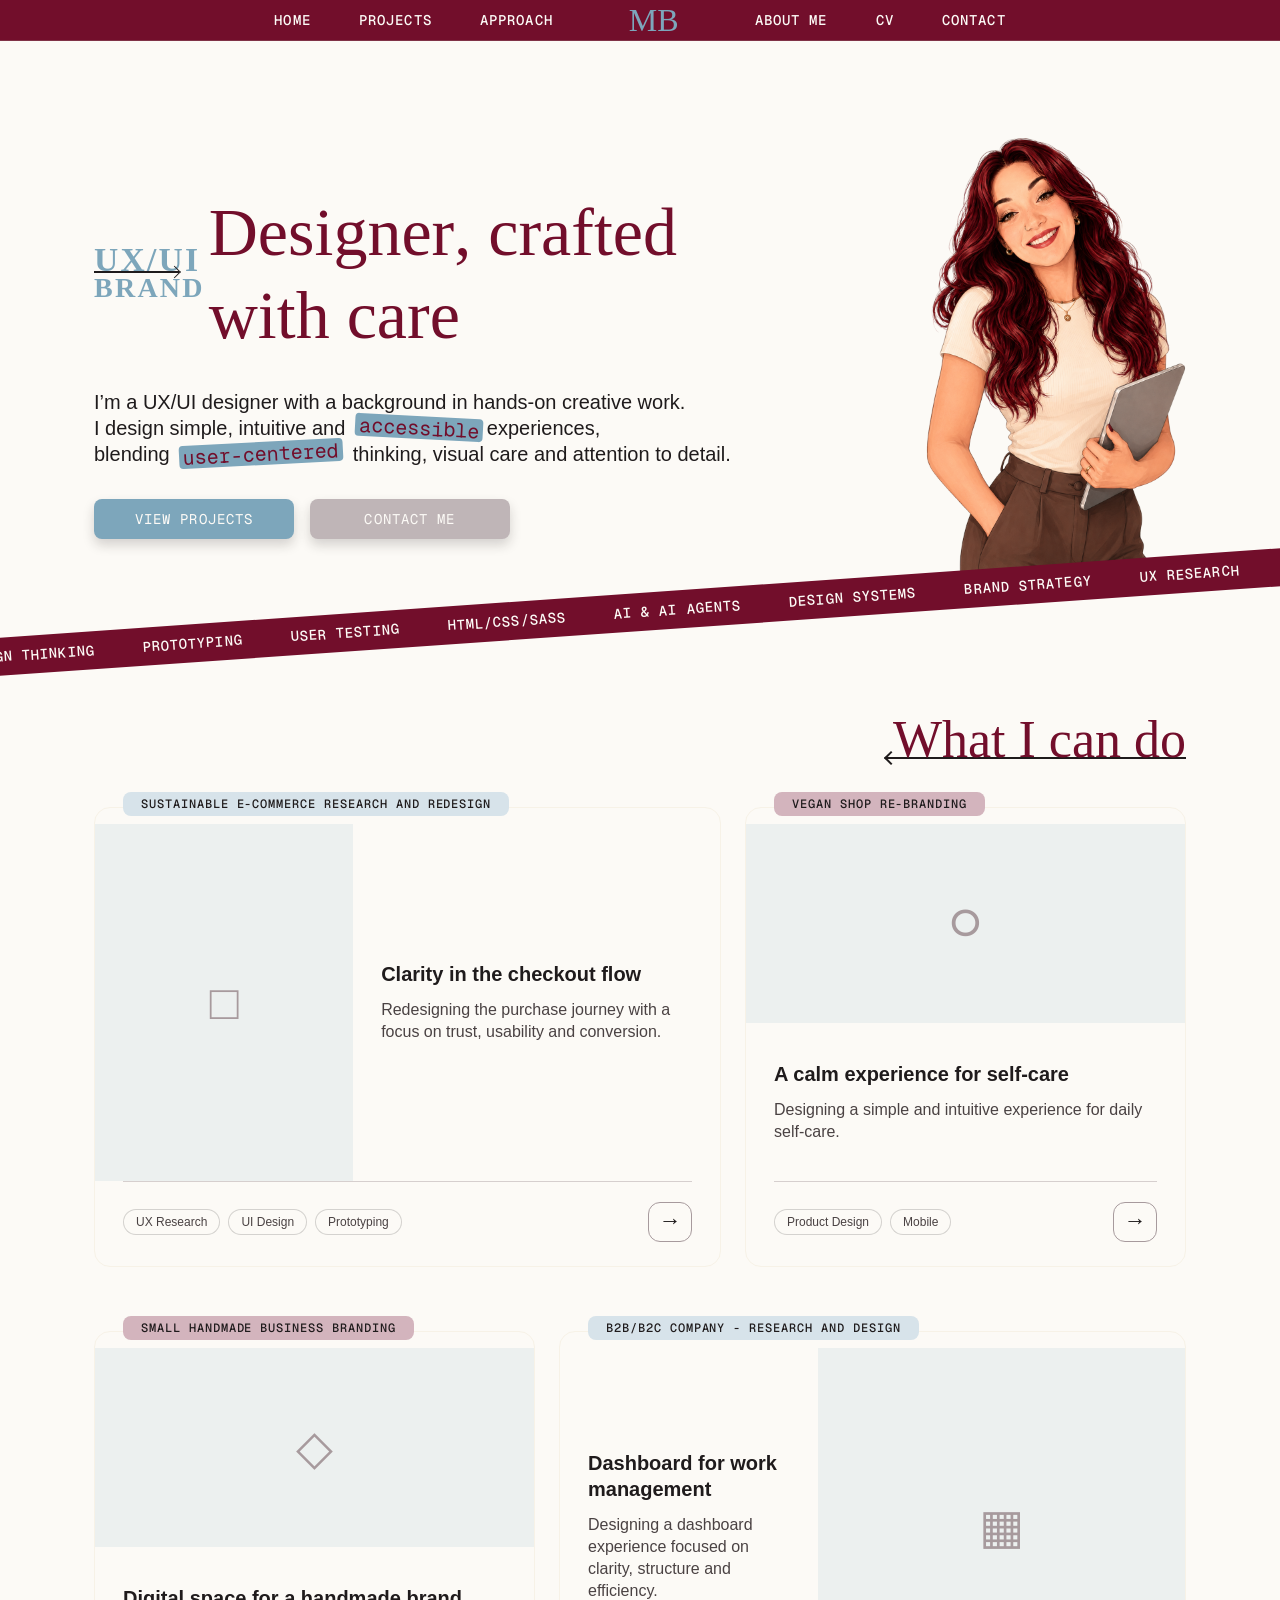
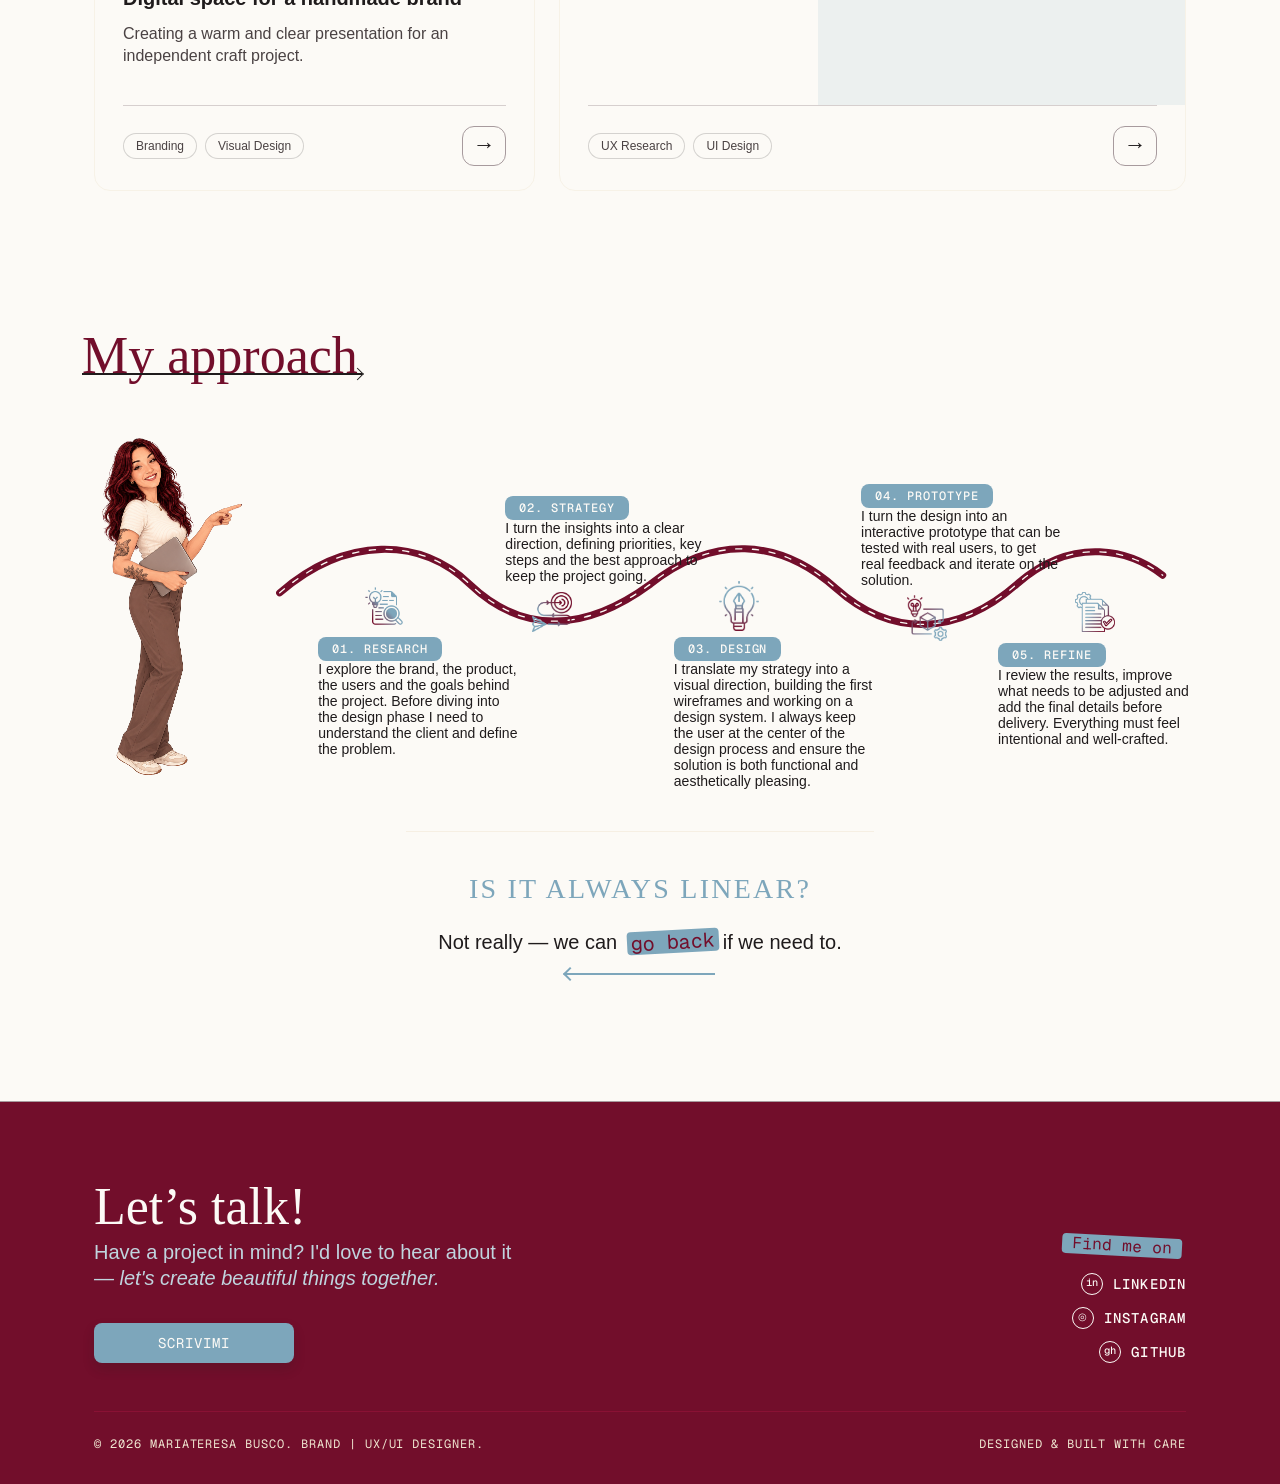
==== commit d96845dc: "update" ====
--- a/index.html
+++ b/index.html
@@ -255,6 +255,7 @@
 <!---------------- END Projects Block ---------------------------->
 
 
+<!----------------  My approach Block ---------------------------->
 
 <section class="approach-section" id="approach">
   <div class="container">
@@ -335,7 +336,7 @@
   <h3 class="approach-step-title">03. Design</h3>
 
   <div class="approach-step-content">
-    <p>Designing clean, consistent and accessible UI.</p>
+    <p>I translate my strategy into a visual direction, building the first wireframes and working on a design system. I always keep the user at the center of the design process and ensure the solution is both functional and aesthetically pleasing.</p>
   </div>
 </div>
 
@@ -343,7 +344,7 @@
   <h3 class="approach-step-title">04. Prototype</h3>
 
   <div class="approach-step-content">
-    <p>Improving details, interactions and consistency.</p>
+    <p>I turn the design into an interactive prototype that can be tested with real users, to get real feedback and iterate on the solution.</p>
   </div>
 </div>
 
@@ -351,28 +352,69 @@
   <h3 class="approach-step-title">05. Refine</h3>
 
   <div class="approach-step-content">
-    <p>Deploying and monitoring the final product.</p>
-  </div>
-</div>
-
-  </div>
+    <p>I review the results, improve what needs to be adjusted and add the final details before delivery. Everything must feel intentional and well-crafted.</p>
+  </div>
+</div>
+
+  </div>
+</div>
+
+<div class="approach-note">
+  <h2>Is it always linear?</h2>
+  <p>Not really — we can <span class="diagonal-highlight" style="transform: rotate(-3deg);">go back </span>if we need to.</p>
+  <span class="approach-note-arrow" aria-hidden="true"></span>
 </div>
 
   </div>
 </section>
 </main>
 
+<!---------------- END My Approach Block ---------------------------->
+
+
+
 <footer class="site-footer">
   <div class="container page-container">
 
     <div class="footer-content">
-      <p>© 2026 Mariateresa Busco. UX/UI Portfolio.</p>
-
-      <div class="footer-links">
-        <a href="aboutme.html">About me</a>
-        <a href="cv.html">CV</a>
-        <a href="contact.html">Contact</a>
+
+      <div class="footer-main">
+        <h2>Let’s talk!</h2>
+
+  <p class="footer-subtitle">
+    Have a project in mind? I'd love to hear about it <br><span style="font-style: italic;">— let's create beautiful things together.</span></p>
+
+        <a href="contact.html" class="btn-custom btn-custom-large btn-custom-primary">
+          Scrivimi
+        </a>
       </div>
+
+      <div class="footer-social">
+  <p><span class="diagonal-highlight" style="transform: rotate(3deg); padding: 2px 10px;">Find me on</span</p>
+
+  <div class="footer-links">
+    <a href="https://www.linkedin.com/" target="_blank" rel="noopener noreferrer">
+      <span class="footer-link-icon" aria-hidden="true">in</span>
+      <span>LinkedIn</span>
+    </a>
+
+    <a href="https://www.instagram.com/" target="_blank" rel="noopener noreferrer">
+      <span class="footer-link-icon" aria-hidden="true">◎</span>
+      <span>Instagram</span>
+    </a>
+
+    <a href="https://github.com/" target="_blank" rel="noopener noreferrer">
+      <span class="footer-link-icon" aria-hidden="true">gh</span>
+      <span>GitHub</span>
+    </a>
+  </div>
+</div>
+
+    </div>
+
+    <div class="footer-bottom">
+      <p>© 2026 Mariateresa Busco. Brand | UX/UI Designer.</p>
+      <p>Designed &amp; built with care</p>
     </div>
 
   </div>
--- a/CSS/style.css
+++ b/CSS/style.css
@@ -752,7 +752,7 @@
 
 .approach-step-02 {
   left: 26%;
-  top: 6%;
+  top: 18%;
 }
 
 .approach-step-03 {
@@ -762,7 +762,7 @@
 
 .approach-step-04 {
   left: 64%;
-  top: 6%;
+  top: 14%;
 }
 
 .approach-step-05 {
@@ -808,6 +808,69 @@
   margin-top: 10px;
 }
 
+.approach-note {
+  width: -moz-fit-content;
+  width: fit-content;
+  max-width: 560px;
+  margin: 56px auto 0;
+  padding: 24px 32px;
+  border-top: 1px solid rgb(245.625, 239.375, 226.875);
+  text-align: center;
+}
+
+.approach-note h2 {
+  margin-bottom: 8px;
+  font-weight: 500;
+  text-transform: uppercase;
+  letter-spacing: 0.08em;
+  color: #7DA6BB;
+  font-size: 1.75rem;
+}
+
+.approach-note p {
+  margin-bottom: 0;
+  font-family: "Satoshi-Variable", sans-serif;
+  font-size: 1.25rem;
+  line-height: 1.625rem;
+  color: #1F1B1C;
+}
+
+.approach-note-arrow {
+  position: relative;
+  display: inline-block;
+  width: 150px;
+  height: 2px;
+  margin-top: 18px;
+  background-color: #7DA6BB;
+  animation: arrow-move-left 1.6s ease-in-out infinite;
+}
+
+.approach-note-arrow::before {
+  content: "";
+  position: absolute;
+  left: 0;
+  top: 50%;
+  width: 10px;
+  height: 10px;
+  border-left: 2px solid #7DA6BB;
+  border-bottom: 2px solid #7DA6BB;
+  transform: translateY(-50%) rotate(45deg);
+}
+
+@keyframes arrow-move-left {
+  0% {
+    transform: translateX(0);
+    opacity: 0.45;
+  }
+  50% {
+    transform: translateX(-12px);
+    opacity: 1;
+  }
+  100% {
+    transform: translateX(0);
+    opacity: 0.45;
+  }
+}
 .contact-cta {
   padding: 56px;
   border-radius: 16px;
@@ -830,7 +893,7 @@
   color: #1F1B1C;
 }
 .contact-cta .btn-primary-custom:hover {
-  background-color: white;
+  background-color: #FCFAF6;
   color: #720E2B;
 }
 
@@ -886,17 +949,103 @@
     transform: translateX(-50%);
   }
 }
-.footer-content p {
+/* ------------------------- FOOTER --------------------------- */
+.site-footer {
+  padding: 72px 0 32px;
+  background-color: #720E2B;
+  color: #FCFAF6;
+}
+
+.footer-content {
+  display: flex;
+  justify-content: space-between;
+  align-items: flex-end;
+  gap: 48px;
+  padding-bottom: 48px;
+  border-bottom: 1px solid rgb(136.7109375, 16.7890625, 51.56640625);
+}
+
+.footer-main {
+  max-width: 720px;
+}
+
+.footer-main .section-label {
+  margin-bottom: 16px;
+  color: #FCFAF6;
+}
+
+.footer-subtitle {
+  max-width: 700px;
+  margin-bottom: 32px;
+  font-family: "Satoshi-Variable", sans-serif;
+  font-size: 1.25rem;
+  line-height: 1.625rem;
+  color: rgb(191.9696969697, 211.8484848485, 222.0303030303);
+  margin-top: -20px;
+}
+
+.footer-social {
+  display: flex;
+  flex-direction: column;
+  align-items: flex-end;
+}
+
+.footer-links {
+  display: flex;
+  flex-direction: column;
+  align-items: flex-end;
+  gap: 12px;
+}
+
+.footer-links a {
+  display: inline-flex;
+  align-items: center;
+  gap: 10px;
+  font-family: "Geist Mono", monospace;
+  font-size: 0.875rem;
+  line-height: 1.375rem;
+  font-weight: 500;
+  text-transform: uppercase;
+  letter-spacing: 0.08em;
+  color: #FCFAF6;
+  text-decoration: none;
+}
+.footer-links a:hover {
+  color: #7DA6BB;
+}
+
+.footer-link-icon {
+  width: 22px;
+  height: 22px;
+  border: 1px solid currentColor;
+  border-radius: 50%;
+  display: inline-flex;
+  align-items: center;
+  justify-content: center;
+  flex-shrink: 0;
+  font-family: "Geist Mono", monospace;
+  font-size: 0.65rem;
+  line-height: 1;
+  letter-spacing: 0;
+  text-transform: lowercase;
+}
+
+.footer-bottom {
+  display: flex;
+  justify-content: space-between;
+  align-items: center;
+  gap: 24px;
+  padding-top: 24px;
+}
+
+.footer-bottom p {
   margin-bottom: 0;
-  font-size: 0.9rem;
-}
-
-.footer-links a {
-  color: #1F1B1C;
-  font-size: 0.9rem;
-}
-.footer-links a:hover {
-  color: #720E2B;
+  font-family: "Geist Mono", monospace;
+  font-size: 0.75rem;
+  line-height: 1rem;
+  color: rgb(239.25, 228.75, 207.75);
+  text-transform: uppercase;
+  letter-spacing: 0.08em;
 }
 
 @media (max-width: 992px) {
@@ -1012,4 +1161,10 @@
     flex-direction: column;
     align-items: flex-start;
   }
+}
+@media (max-width: 768px) {
+  .footer-bottom {
+    flex-direction: column;
+    align-items: flex-start;
+  }
 }
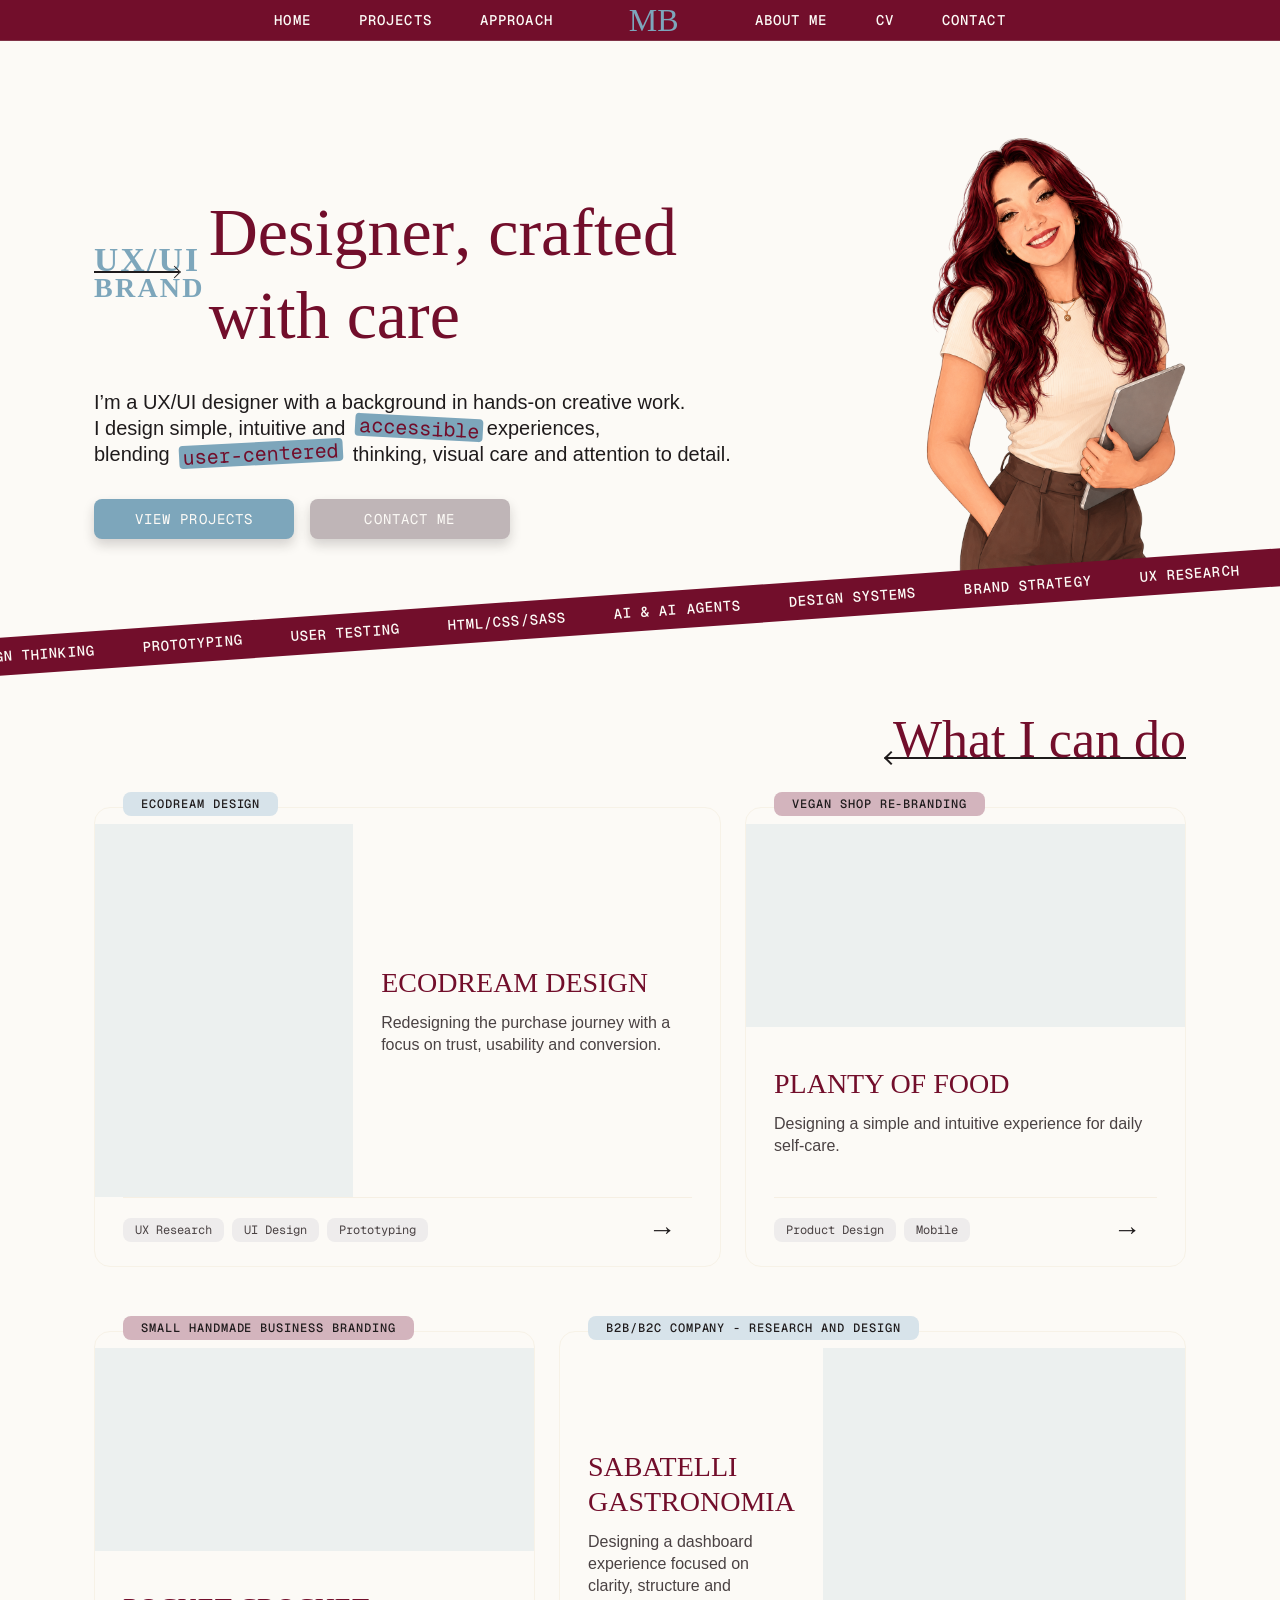
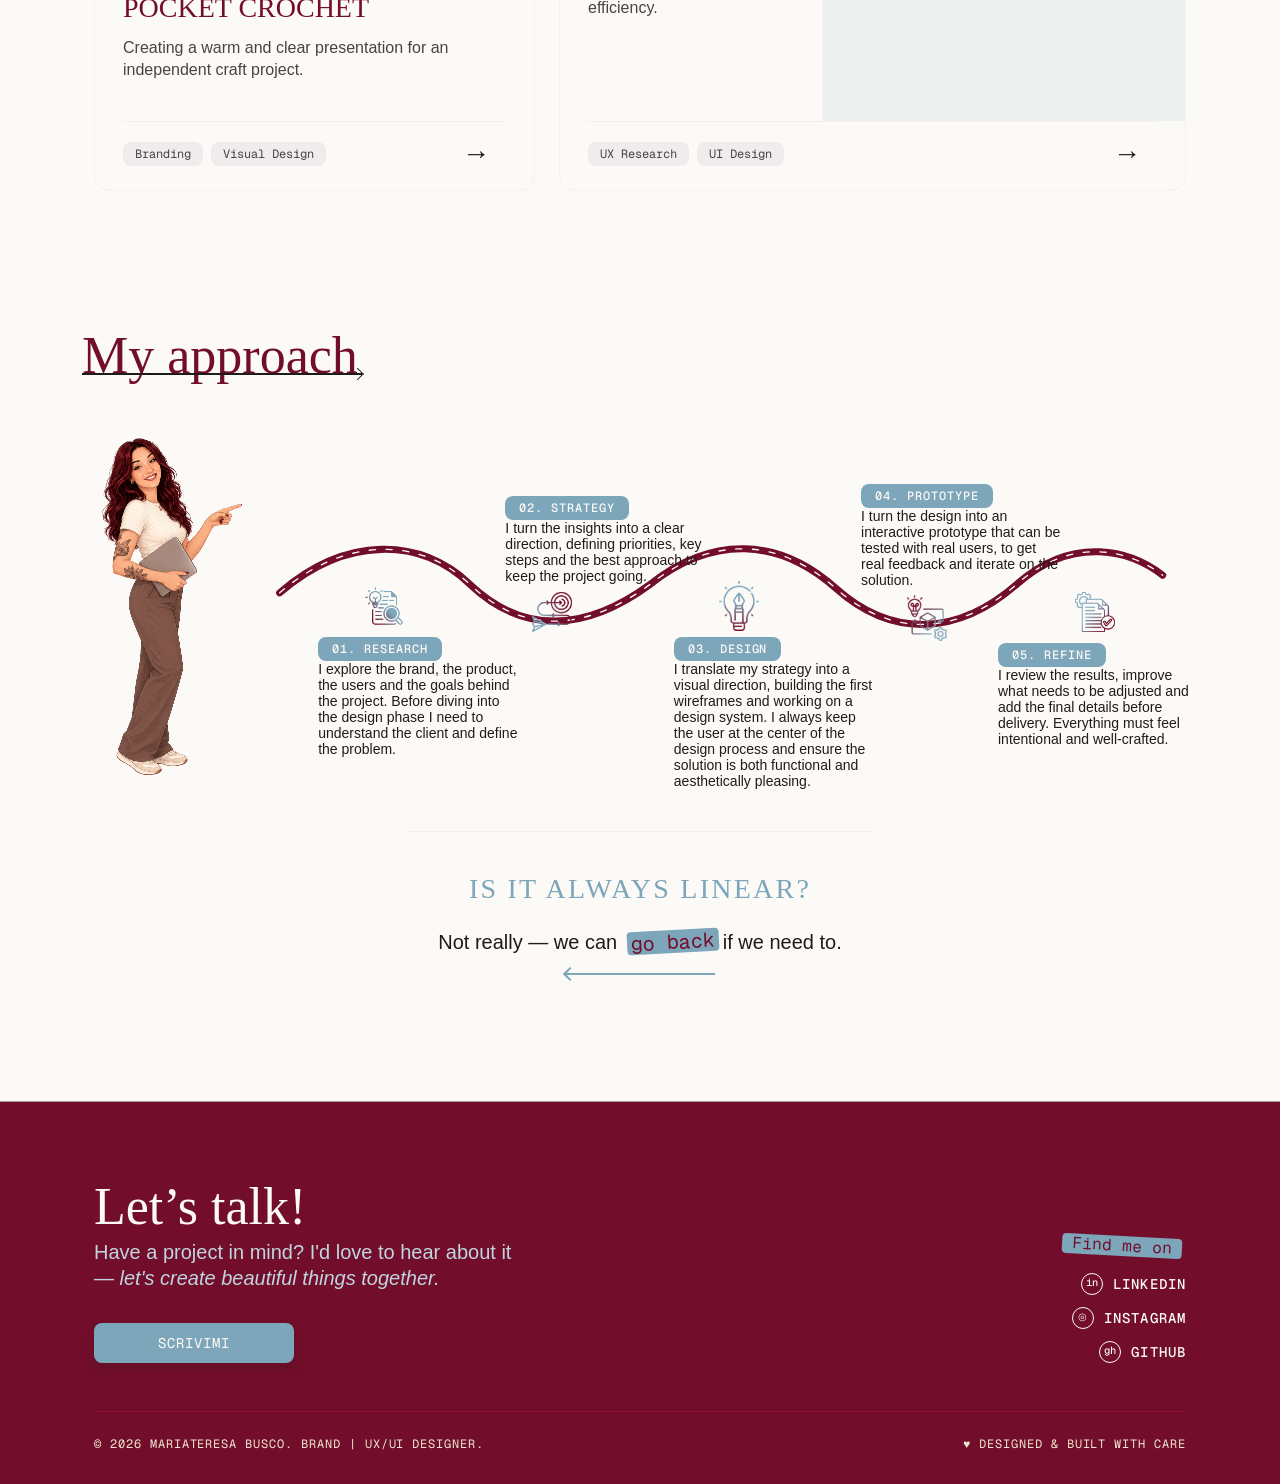
==== commit 026702f4: "edits" ====
--- a/index.html
+++ b/index.html
@@ -144,15 +144,13 @@
     <div class="projects-asymmetric-grid">
 
 <article class="project-card project-card-large project-card-01 project-card--uxui">
-  <h3 class="project-card-title">Sustainable e-commerce Research and Redesign</h3>
+  <h3 class="project-card-title">Ecodream Design</h3>
 
   <div class="project-card-main project-card-main-horizontal">
-    <div class="project-card-media">
-      <span class="project-card-icon">□</span>
-    </div>
+    <div class="project-card-media"></div>
 
     <div class="project-card-text">
-      <h4>Clarity in the checkout flow</h4>
+      <h4>EcoDream Design</h4>
       <p>
         Redesigning the purchase journey with a focus on trust, usability and conversion.
       </p>
@@ -174,12 +172,10 @@
   <h3 class="project-card-title">Vegan Shop Re-branding</h3>
 
   <div class="project-card-main project-card-main-vertical">
-    <div class="project-card-media">
-      <span class="project-card-icon">○</span>
-    </div>
+    <div class="project-card-media"></div>
 
     <div class="project-card-text">
-      <h4>A calm experience for self-care</h4>
+      <h4>Planty of Food</h4>
       <p>
         Designing a simple and intuitive experience for daily self-care.
       </p>
@@ -200,12 +196,10 @@
   <h3 class="project-card-title">Small handmade business branding</h3>
 
   <div class="project-card-main project-card-main-vertical">
-    <div class="project-card-media">
-      <span class="project-card-icon">◇</span>
-    </div>
+    <div class="project-card-media"></div>
 
     <div class="project-card-text">
-      <h4>Digital space for a handmade brand</h4>
+      <h4>Pocket Crochet</h4>
       <p>
         Creating a warm and clear presentation for an independent craft project.
       </p>
@@ -229,14 +223,12 @@
   
 
     <div class="project-card-text">
-      <h4>Dashboard for work management</h4>
+      <h4>Sabatelli Gastronomia</h4>
       <p>
         Designing a dashboard experience focused on clarity, structure and efficiency.
       </p>
     </div>
-      <div class="project-card-media">
-      <span class="project-card-icon">▦</span>
-    </div>
+      <div class="project-card-media"></div>
   </div>
 
   <div class="project-card-footer">
@@ -414,7 +406,7 @@
 
     <div class="footer-bottom">
       <p>© 2026 Mariateresa Busco. Brand | UX/UI Designer.</p>
-      <p>Designed &amp; built with care</p>
+      <p><span aria-hidden="true">♥</span> Designed &amp; built with care</p>
     </div>
 
   </div>
--- a/CSS/style.css
+++ b/CSS/style.css
@@ -361,7 +361,7 @@
   text-decoration: none;
 }
 .nav-menu a:hover {
-  color: #720E2B;
+  color: #7DA6BB;
 }
 
 /* ------------------ FINE Nav Menu--------------------------- */
@@ -582,13 +582,6 @@
   height: 100%;
 }
 
-.project-card-icon {
-  font-family: "Geist Mono", monospace;
-  font-size: 3rem;
-  line-height: 1;
-  color: #A79A9D;
-}
-
 .project-card-text {
   padding: 28px;
   display: flex;
@@ -598,11 +591,13 @@
 
 .project-card-text h4 {
   margin-bottom: 12px;
-  font-family: "Satoshi-Variable", sans-serif;
-  font-size: 1.25rem;
-  line-height: 1.625rem;
-  font-weight: 600;
+  font-family: "Sundrea", serif;
+  font-size: 1.75rem;
+  line-height: 2.1875rem;
+  font-weight: 500;
   color: #1F1B1C;
+  text-transform: uppercase;
+  color: #720E2B;
 }
 
 .project-card-text p {
@@ -618,7 +613,7 @@
   gap: 24px;
   margin: 0 28px 24px;
   padding-top: 20px;
-  border-top: 1px solid rgba(167, 154, 157, 0.45);
+  border-top: 1px solid rgb(245.625, 239.375, 226.875);
 }
 
 .project-tags {
@@ -631,28 +626,18 @@
   display: inline-flex;
   align-items: center;
   padding: 4px 12px;
-  border: 1px solid rgba(31, 27, 28, 0.18);
-  border-radius: 999px;
-  font-family: "Satoshi-Variable", sans-serif;
+  border-radius: 8px;
+  font-family: "Geist Mono", monospace;
   font-size: 0.75rem;
   line-height: 1rem;
   color: #4A4243;
-  background-color: rgba(252, 250, 246, 0.65);
+  background-color: rgb(238.2380952381, 235.7619047619, 236.3333333333);
 }
 
 .project-arrow {
   width: 44px;
-  height: 40px;
-  border: 1px solid #A79A9D;
-  border-radius: 12px;
-  display: inline-flex;
-  align-items: center;
-  justify-content: center;
-  flex-shrink: 0;
-  text-decoration: none;
   color: #1F1B1C;
-  font-size: 1.4rem;
-  line-height: 1;
+  font-size: 1.75rem;
 }
 
 /* -------------------------END PROJECTS--------------------------- */
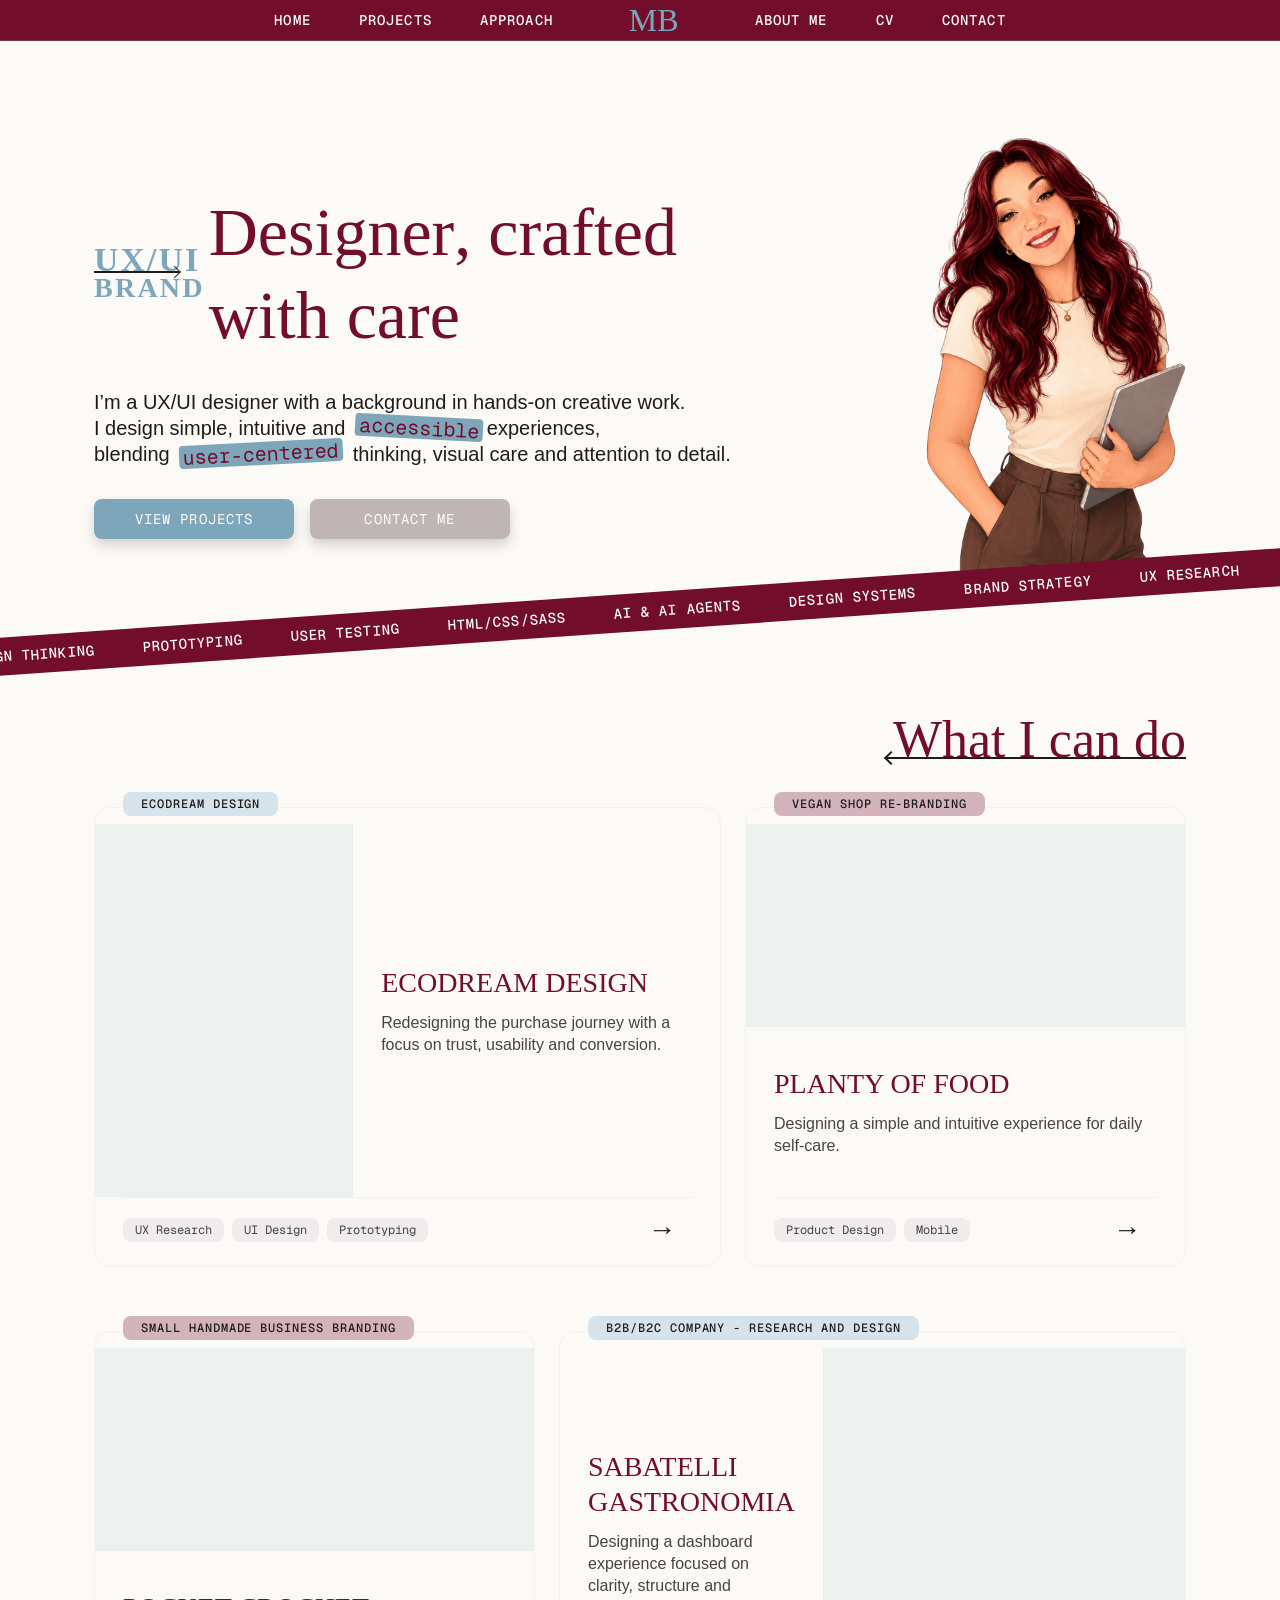
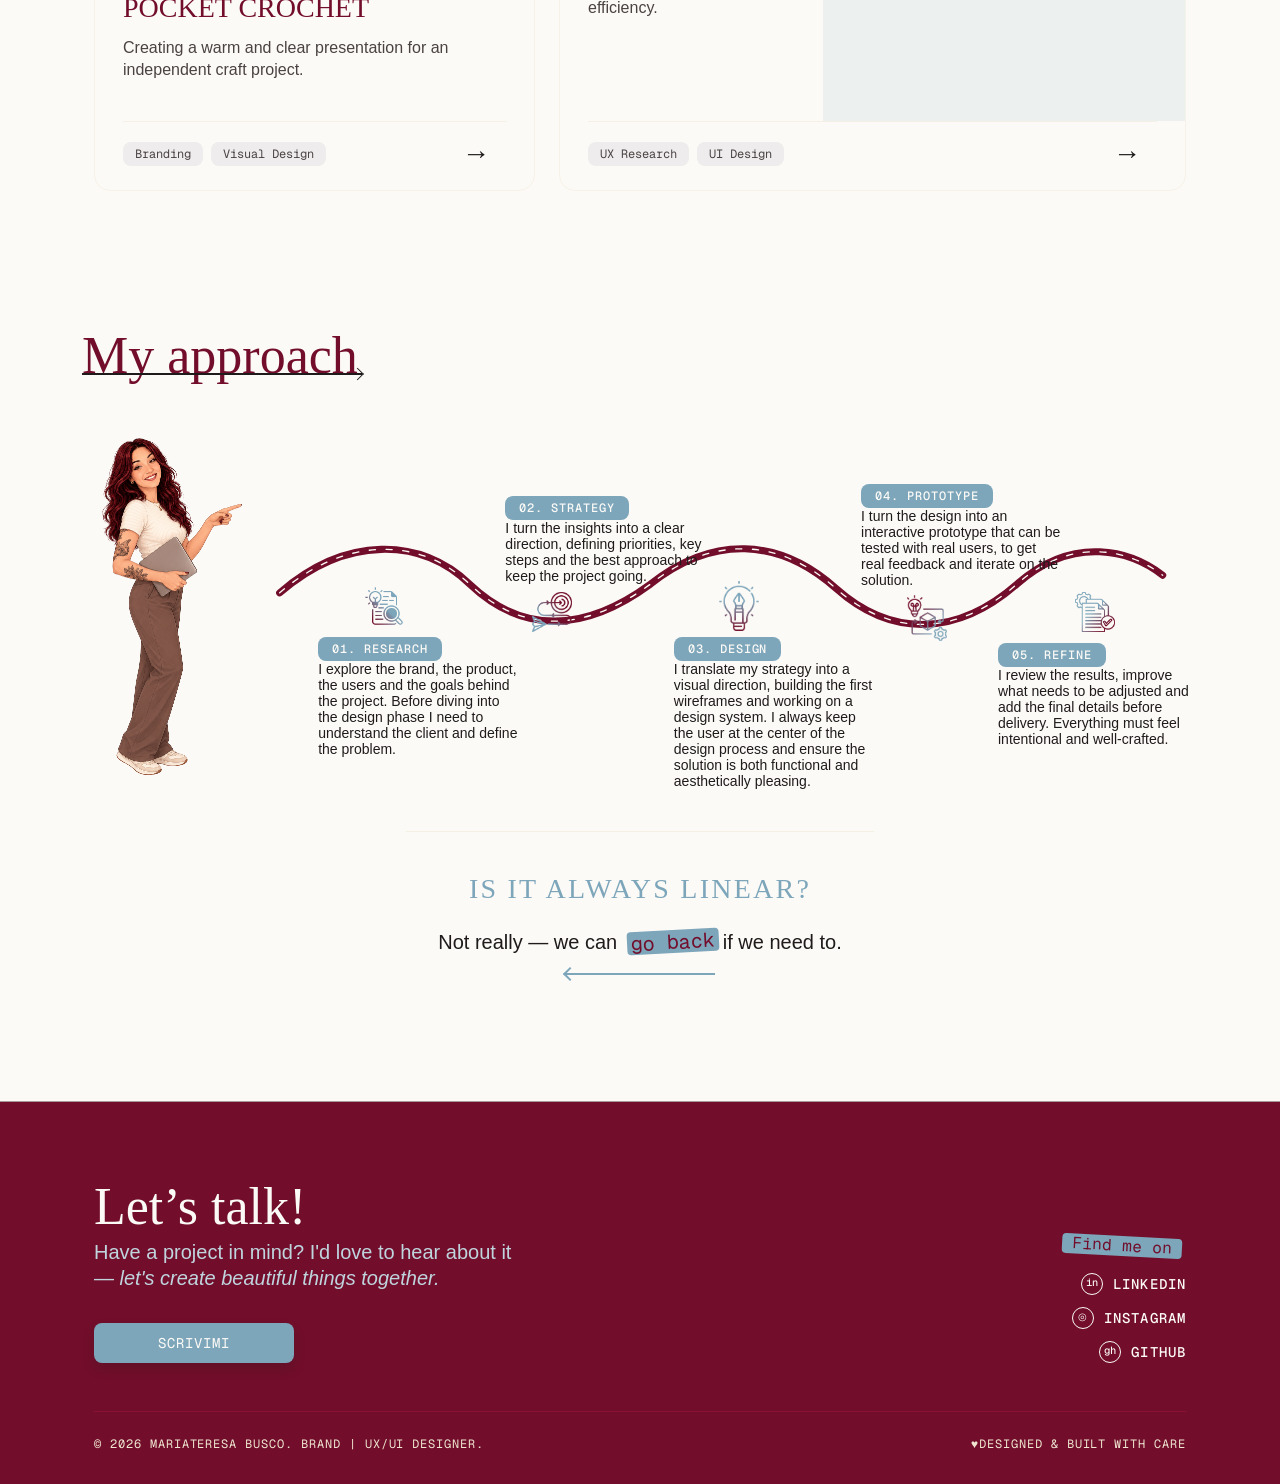
==== commit b548b839: "edits" ====
--- a/index.html
+++ b/index.html
@@ -172,7 +172,7 @@
   <h3 class="project-card-title">Vegan Shop Re-branding</h3>
 
   <div class="project-card-main project-card-main-vertical">
-    <div class="project-card-media"></div>
+    <div class="project-card-media"> </div>
 
     <div class="project-card-text">
       <h4>Planty of Food</h4>
@@ -406,7 +406,7 @@
 
     <div class="footer-bottom">
       <p>© 2026 Mariateresa Busco. Brand | UX/UI Designer.</p>
-      <p><span aria-hidden="true">♥</span> Designed &amp; built with care</p>
+      <p><span aria-hidden="true">♥</span>Designed &amp; built with care</p>
     </div>
 
   </div>
--- a/CSS/style.css
+++ b/CSS/style.css
@@ -156,7 +156,7 @@
 .hero-section {
   position: relative;
   z-index: 1;
-  overflow: visible;
+  overflow: hidden;
   padding-bottom: clamp(100px, 12vw, 180px);
 }
 
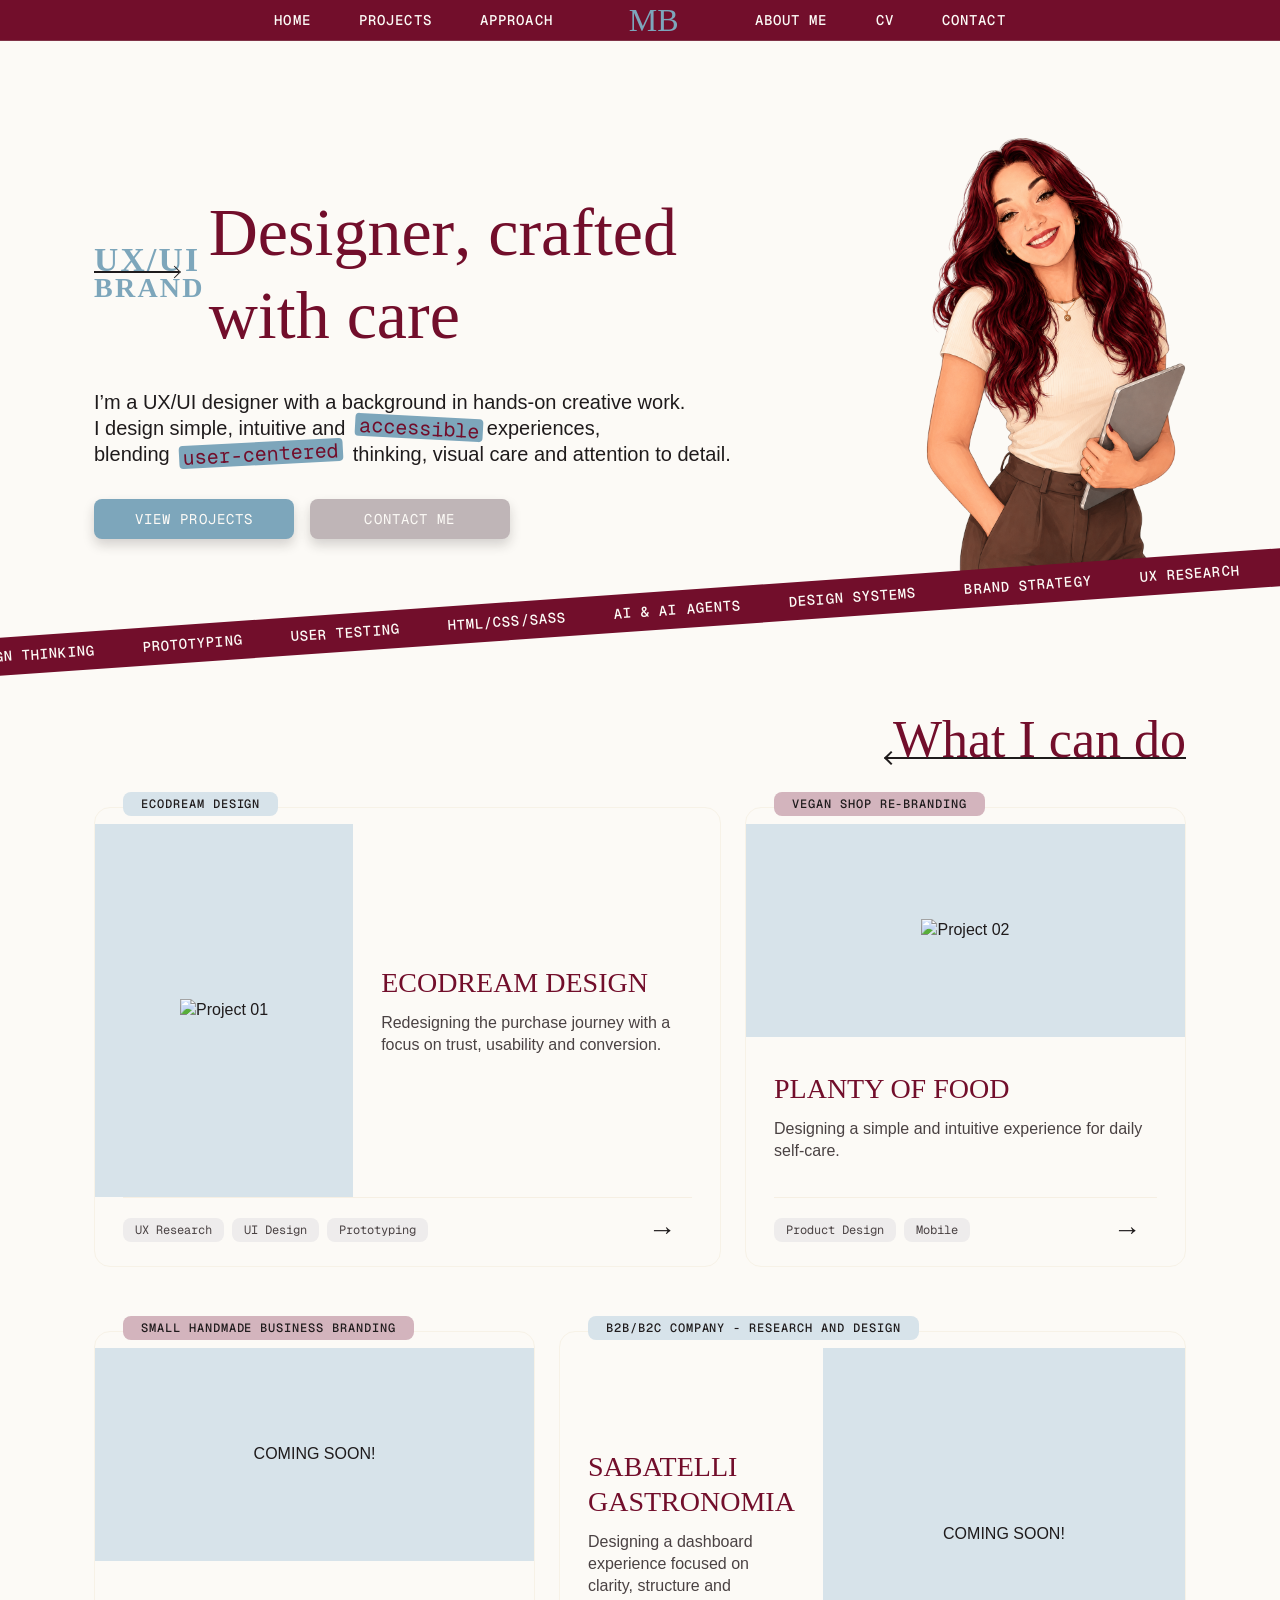
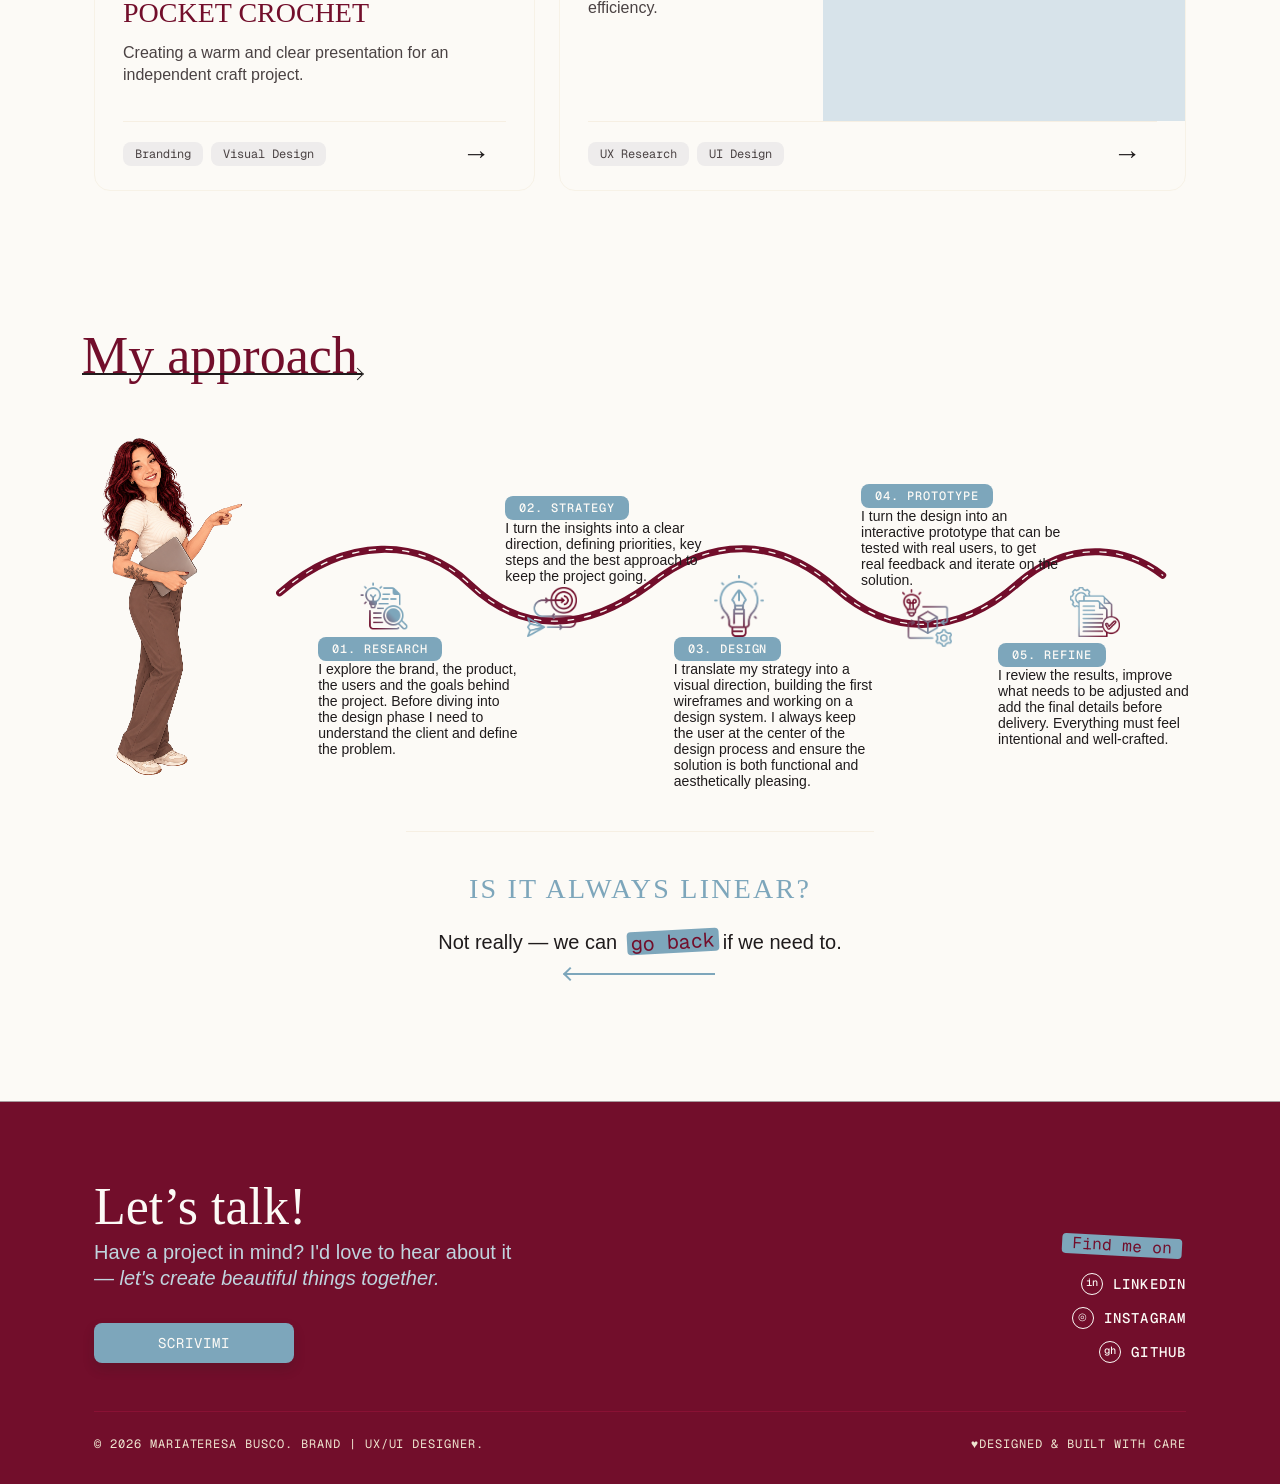
==== commit 69628e76: "update" ====
--- a/index.html
+++ b/index.html
@@ -147,7 +147,7 @@
   <h3 class="project-card-title">Ecodream Design</h3>
 
   <div class="project-card-main project-card-main-horizontal">
-    <div class="project-card-media"></div>
+    <div class="project-card-media"><img src="Assets\Image\ecodream.svg" alt="Project 01" /></div>
 
     <div class="project-card-text">
       <h4>EcoDream Design</h4>
@@ -172,7 +172,7 @@
   <h3 class="project-card-title">Vegan Shop Re-branding</h3>
 
   <div class="project-card-main project-card-main-vertical">
-    <div class="project-card-media"> </div>
+    <div class="project-card-media"> <img src="Assets\Image\plantyoffood.svg" alt="Project 02" /> </div>
 
     <div class="project-card-text">
       <h4>Planty of Food</h4>
@@ -196,7 +196,7 @@
   <h3 class="project-card-title">Small handmade business branding</h3>
 
   <div class="project-card-main project-card-main-vertical">
-    <div class="project-card-media"></div>
+    <div class="project-card-media">COMING SOON!</div>
 
     <div class="project-card-text">
       <h4>Pocket Crochet</h4>
@@ -228,7 +228,7 @@
         Designing a dashboard experience focused on clarity, structure and efficiency.
       </p>
     </div>
-      <div class="project-card-media"></div>
+      <div class="project-card-media">COMING SOON!</div>
   </div>
 
   <div class="project-card-footer">
--- a/CSS/style.css
+++ b/CSS/style.css
@@ -41,7 +41,7 @@
 }
 
 img {
-  max-width: 80%;
+  max-width: 100%;
   height: auto;
 }
 
@@ -571,11 +571,12 @@
 }
 
 .project-card-media {
-  min-height: 180px;
-  background-color: rgba(125, 166, 187, 0.12);
+  min-height: 200px;
   display: flex;
   align-items: center;
   justify-content: center;
+  width: 100%;
+  background-color: #D7E3EA;
 }
 
 .project-card-main-horizontal .project-card-media {
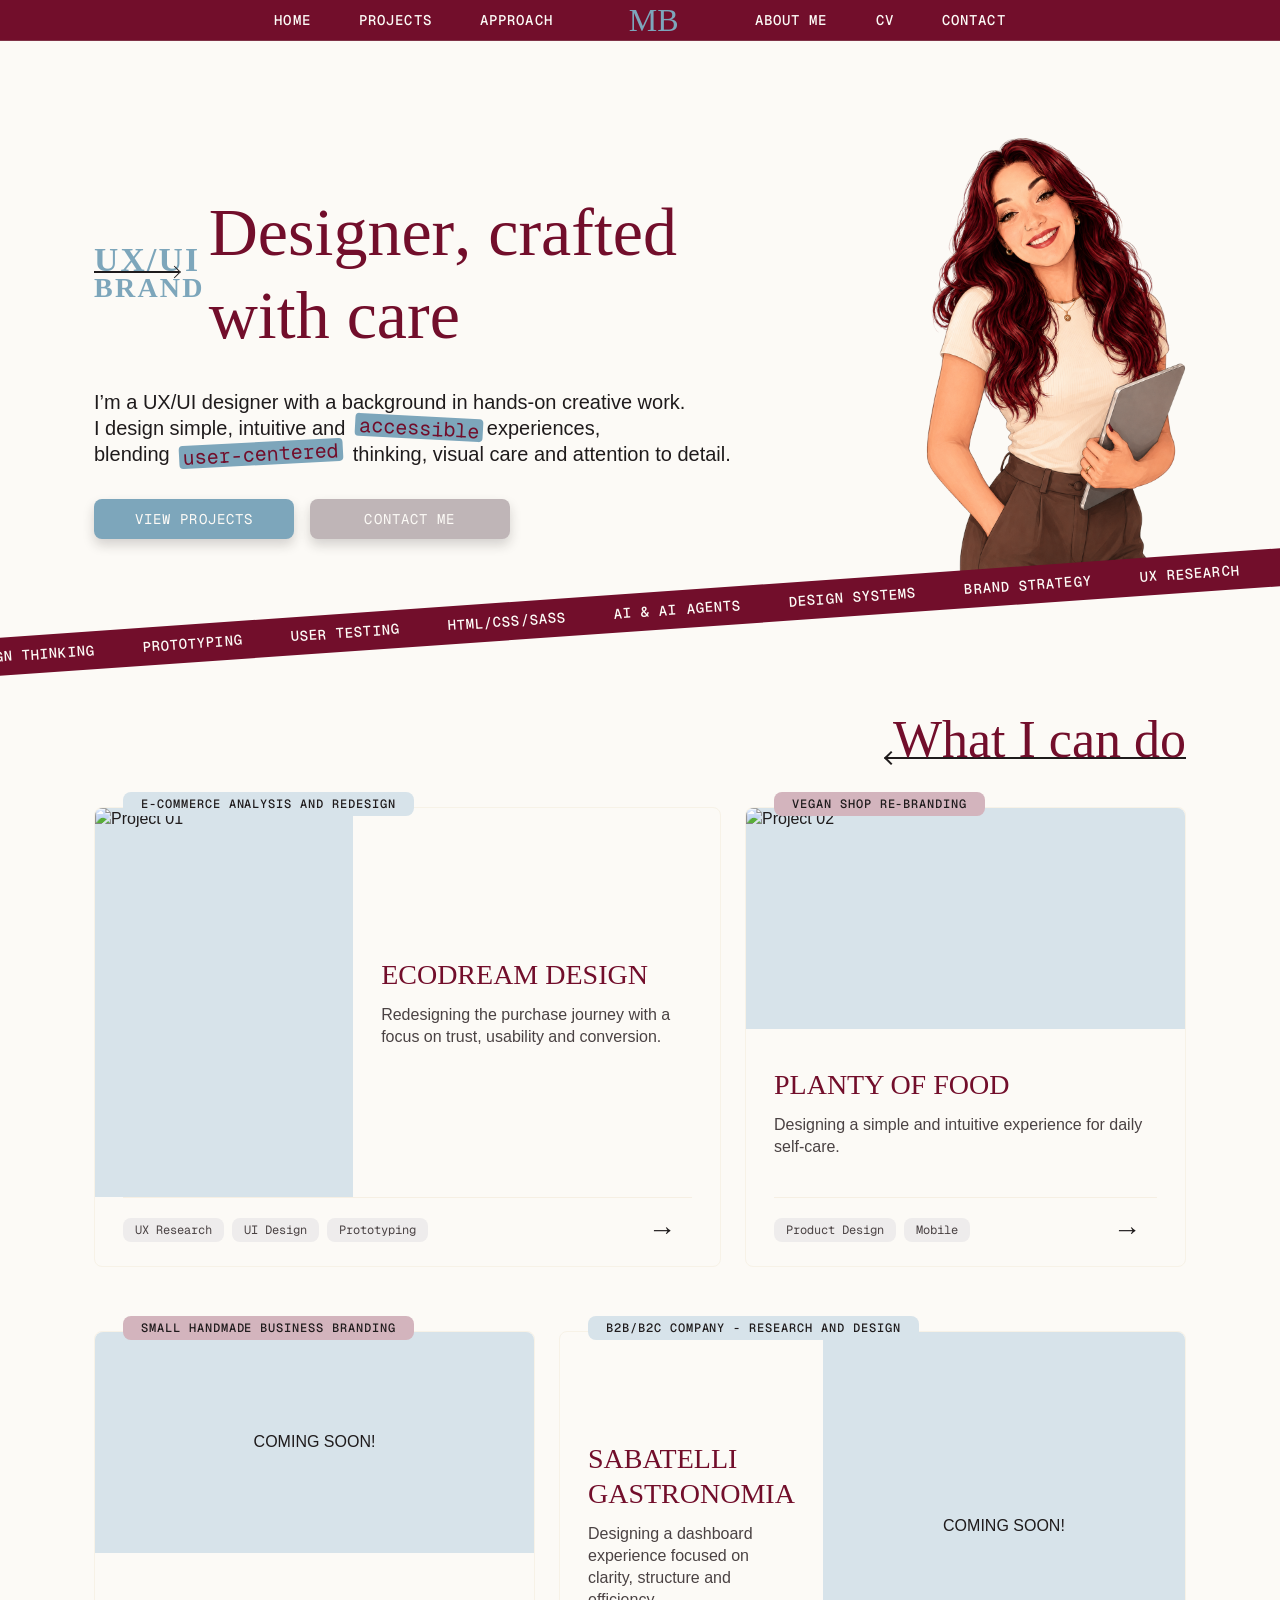
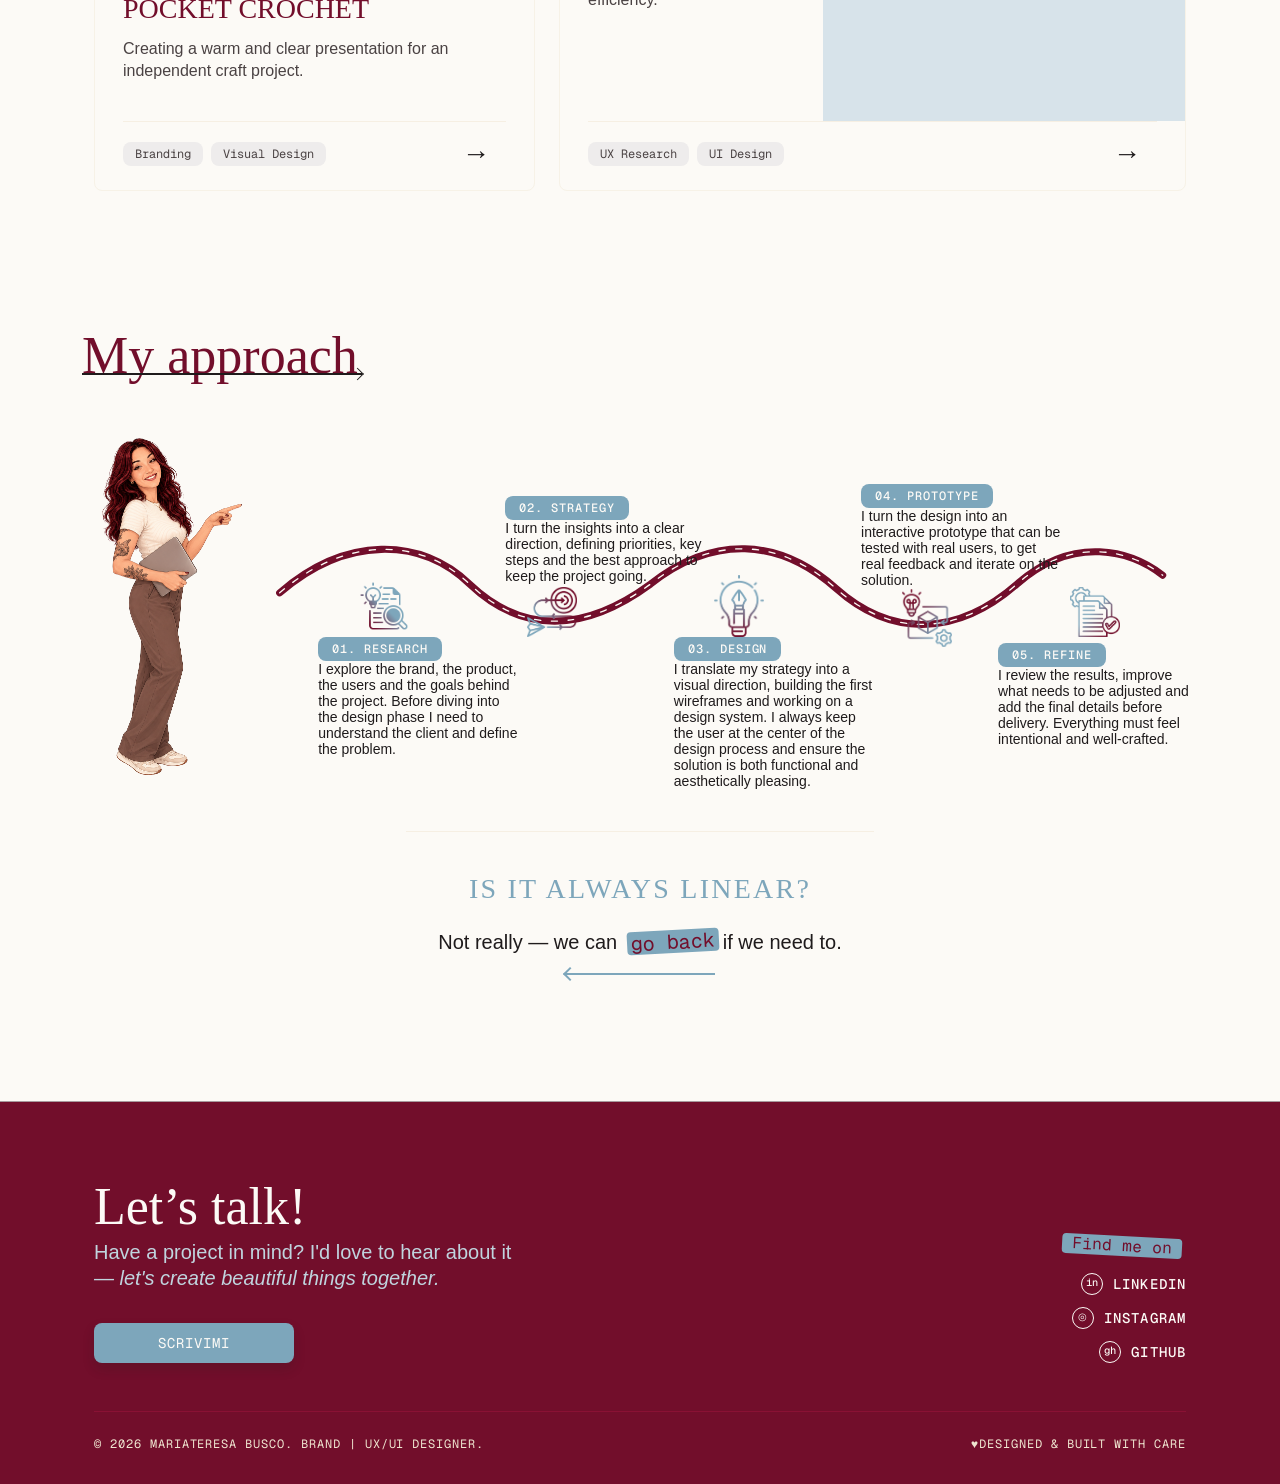
==== commit 9139c690: "update" ====
--- a/index.html
+++ b/index.html
@@ -144,7 +144,7 @@
     <div class="projects-asymmetric-grid">
 
 <article class="project-card project-card-large project-card-01 project-card--uxui">
-  <h3 class="project-card-title">Ecodream Design</h3>
+  <h3 class="project-card-title">E-commerce Analysis and Redesign</h3>
 
   <div class="project-card-main project-card-main-horizontal">
     <div class="project-card-media"><img src="Assets\Image\ecodream.svg" alt="Project 01" /></div>
--- a/CSS/style.css
+++ b/CSS/style.css
@@ -515,7 +515,7 @@
   overflow: visible;
   padding: 0;
   border: 1px solid rgb(246.9, 241.5, 230.7);
-  border-radius: 16px;
+  border-radius: 8px;
   background-color: #FCFAF6;
   display: flex;
   flex-direction: column;
@@ -559,7 +559,7 @@
 .project-card-main {
   flex: 1;
   display: grid;
-  padding-top: 16px;
+  padding-top: 0;
 }
 
 .project-card-main-horizontal {
@@ -577,6 +577,16 @@
   justify-content: center;
   width: 100%;
   background-color: #D7E3EA;
+  overflow: hidden;
+  border-radius: 8px 8px 0 0;
+}
+
+.project-card-media img {
+  width: 100%;
+  height: 100%;
+  -o-object-fit: cover;
+     object-fit: cover;
+  display: block;
 }
 
 .project-card-main-horizontal .project-card-media {
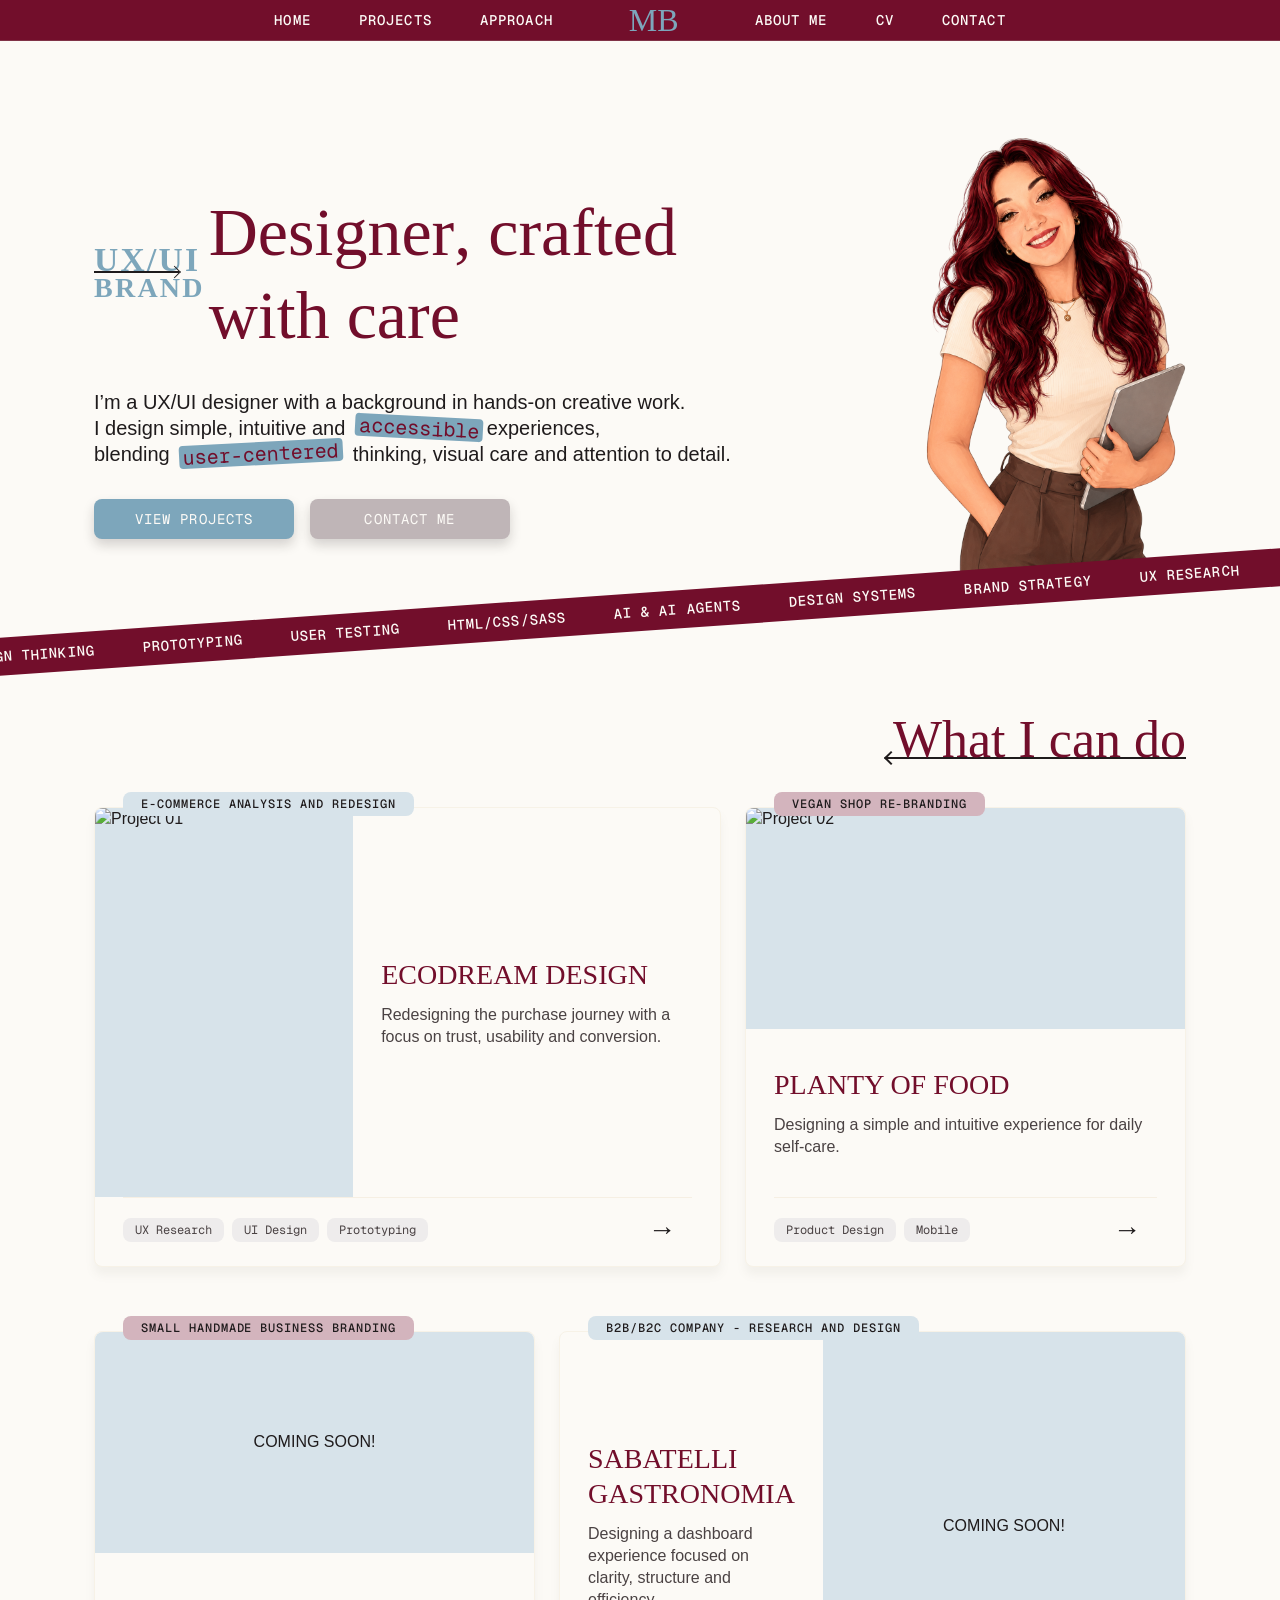
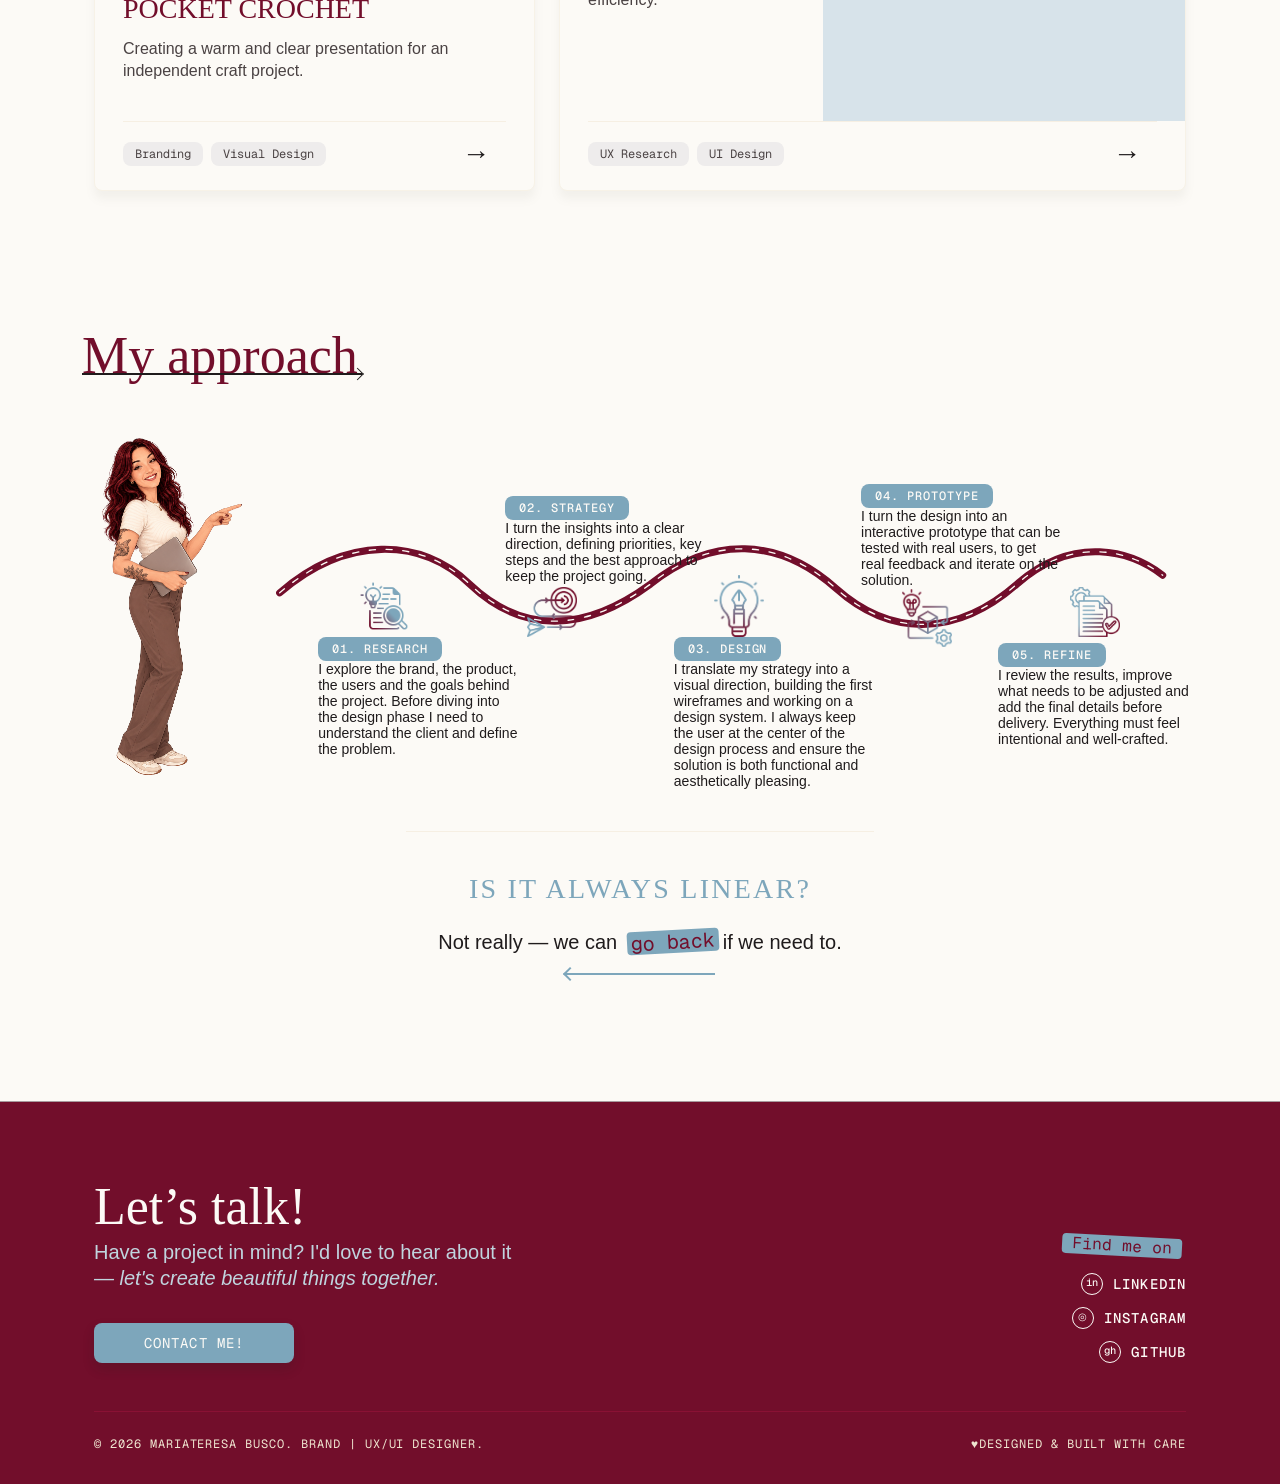
==== commit c70e2c80: "update" ====
--- a/index.html
+++ b/index.html
@@ -147,7 +147,7 @@
   <h3 class="project-card-title">E-commerce Analysis and Redesign</h3>
 
   <div class="project-card-main project-card-main-horizontal">
-    <div class="project-card-media"><img src="Assets\Image\ecodream.svg" alt="Project 01" /></div>
+    <div class="project-card-media"><img src="Assets/Image/ecodream.svg" alt="Project 01" /></div>
 
     <div class="project-card-text">
       <h4>EcoDream Design</h4>
@@ -164,7 +164,7 @@
       <span>Prototyping</span>
     </div>
 
-    <a href="#" class="project-arrow" aria-label="View E-commerce Redesign project">→</a>
+    <a href="Progetti/Ecodream.html" class="project-arrow" aria-label="View E-commerce Redesign project">→</a>
   </div>
 </article>
 
@@ -172,7 +172,7 @@
   <h3 class="project-card-title">Vegan Shop Re-branding</h3>
 
   <div class="project-card-main project-card-main-vertical">
-    <div class="project-card-media"> <img src="Assets\Image\plantyoffood.svg" alt="Project 02" /> </div>
+    <div class="project-card-media"> <img src="Assets/Image/plantyoffood.svg" alt="Project 02" /> </div>
 
     <div class="project-card-text">
       <h4>Planty of Food</h4>
@@ -301,11 +301,11 @@
 </svg>
 
 <div class="approach-path-points" aria-hidden="true">
-  <span class="approach-path-point approach-path-point-01"><img src="Assets\Image\searchicon.svg" alt="Point 1" /></span>
-  <span class="approach-path-point approach-path-point-02"><img src="Assets\Image\strategyicon.svg" alt="Point 2" /></span>
-  <span class="approach-path-point approach-path-point-03"><img src="Assets\Image\designicon.svg" alt="Point 3" /></span>
-  <span class="approach-path-point approach-path-point-04"><img src="Assets\Image\prototypeicon.svg" alt="Point 4" /></span>
-  <span class="approach-path-point approach-path-point-05"><img src="Assets\Image\refineicon.svg" alt="Point 5" /></span>
+  <span class="approach-path-point approach-path-point-01"><img src="Assets/Image/searchicon.svg" alt="Point 1" /></span>
+  <span class="approach-path-point approach-path-point-02"><img src="Assets/Image/strategyicon.svg" alt="Point 2" /></span>
+  <span class="approach-path-point approach-path-point-03"><img src="Assets/Image/designicon.svg" alt="Point 3" /></span>
+  <span class="approach-path-point approach-path-point-04"><img src="Assets/Image/prototypeicon.svg" alt="Point 4" /></span>
+  <span class="approach-path-point approach-path-point-05"><img src="Assets/Image/refineicon.svg" alt="Point 5" /></span>
 </div>
 
     <div class="approach-step approach-step-01">
@@ -377,12 +377,12 @@
     Have a project in mind? I'd love to hear about it <br><span style="font-style: italic;">— let's create beautiful things together.</span></p>
 
         <a href="contact.html" class="btn-custom btn-custom-large btn-custom-primary">
-          Scrivimi
+          Contact me!
         </a>
       </div>
 
       <div class="footer-social">
-  <p><span class="diagonal-highlight" style="transform: rotate(3deg); padding: 2px 10px;">Find me on</span</p>
+  <p><span class="diagonal-highlight" style="transform: rotate(3deg); padding: 2px 10px;">Find me on</span></p>
 
   <div class="footer-links">
     <a href="https://www.linkedin.com/" target="_blank" rel="noopener noreferrer">
--- a/CSS/style.css
+++ b/CSS/style.css
@@ -519,6 +519,7 @@
   background-color: #FCFAF6;
   display: flex;
   flex-direction: column;
+  box-shadow: 0 8px 10px rgba(128, 125, 120, 0.08);
 }
 
 .project-card-large {
@@ -1163,4 +1164,378 @@
     flex-direction: column;
     align-items: flex-start;
   }
+}
+/* =========================  Progetti ========================= */
+@media (max-width: 768px) {
+  .case-hero {
+    padding: 72px 0 56px;
+  }
+  .case-hero-grid {
+    grid-template-columns: 1fr;
+  }
+  .case-meta {
+    padding-right: 0;
+    border-right: none;
+    border-bottom: 1px solid rgba(252, 250, 246, 0.45);
+    padding-bottom: 32px;
+  }
+}
+@media (max-width: 768px) and (max-width: 992px) {
+  .case-overview-stats {
+    grid-template-columns: repeat(2, 1fr);
+  }
+}
+@media (max-width: 768px) and (max-width: 576px) {
+  .case-overview-stats {
+    grid-template-columns: 1fr;
+  }
+}
+@media (max-width: 768px) {
+  .case-process-layout {
+    grid-template-columns: 1fr;
+  }
+  .case-process-timeline {
+    padding-left: 48px;
+  }
+  .case-process-step {
+    grid-template-columns: 56px 1fr;
+  }
+}
+.ecodream-page .navbar,
+.ecodream-page .site-footer {
+  background-color: #B3AC6D;
+}
+
+.ecodream-page .site-header {
+  background-color: #FCFAF6;
+}
+
+.ecodream-page .nav-menu a,
+.ecodream-page .site-logo,
+.ecodream-page .footer-main h2,
+.ecodream-page .footer-subtitle,
+.ecodream-page .footer-social p,
+.ecodream-page .footer-links a,
+.ecodream-page .footer-bottom p {
+  color: #1F1B1C;
+}
+
+.ecodream-page .nav-menu a:hover,
+.ecodream-page .footer-links a:hover {
+  color: rgb(85.5172413793, 74.4827586207, 77.2413793103);
+}
+
+.ecodream-page .footer-content {
+  border-bottom: 1px solid rgb(187.7297297297, 181.5337837838, 125.7702702703) !important;
+}
+
+.ecodream-page .diagonal-highlight {
+  background-color: #B3AC6D;
+  padding: 1px 20px;
+  margin-left: -2px;
+  color: #FCFAF6;
+}
+
+.case-study-page {
+  background-color: #FCFAF6;
+}
+
+.case-hero {
+  padding: 0px 0 80px;
+  background-color: #FCFAF6;
+  color: #1F1B1C;
+}
+
+.case-hero-top {
+  padding-top: 10px;
+  margin-bottom: 20px;
+}
+
+.case-hero img {
+  border-radius: 16px;
+  opacity: 0.85;
+}
+
+.case-kicker {
+  font-family: "Geist Mono", monospace;
+  font-size: 0.875rem;
+  text-transform: uppercase;
+  letter-spacing: 0.08em;
+  color: #4A4243;
+  margin-top: -24px;
+}
+
+.case-hero h1 {
+  margin-top: 20px;
+  font-family: "Sundrea", serif;
+  font-size: 4.25rem;
+  line-height: 5.1875rem;
+  color: #99567E;
+}
+
+.case-hero-line {
+  width: 100%;
+  height: 1px;
+  margin-bottom: 40px;
+  background-color: rgb(245.625, 239.375, 226.875);
+}
+
+.case-hero-grid {
+  display: grid;
+  grid-template-columns: 260px 1fr;
+  gap: 48px;
+}
+
+.case-meta {
+  display: grid;
+  gap: 28px;
+  padding-right: 32px;
+  border-right: 1px solid rgb(245.625, 239.375, 226.875);
+}
+
+.case-meta-item span {
+  margin-bottom: 4px;
+  font-family: "Geist Mono", monospace;
+  font-size: 0.875rem;
+  text-transform: uppercase;
+  color: #99567E;
+  font-weight: 500;
+  letter-spacing: 0.08em;
+}
+
+.case-meta-item p {
+  margin-bottom: 0;
+  font-size: 0.875rem;
+  line-height: 1rem;
+  color: #4A4243;
+}
+
+.case-overview-intro {
+  max-width: -moz-fit-content;
+  max-width: fit-content;
+}
+
+.section-label {
+  color: #B3AC6D;
+  font-size: 1.75rem;
+  letter-spacing: 0.08em;
+}
+
+.case-overview-intro h4 {
+  margin-bottom: 28px;
+  font-size: 1.25rem;
+  line-height: 1.625rem;
+  font-weight: 400;
+  color: #99567E;
+  font-family: "Satoshi-Variable", sans-serif;
+}
+
+.case-overview-stats {
+  display: grid;
+  grid-template-columns: repeat(4, 1fr);
+  border-left: 1px solid rgb(245.625, 239.375, 226.875);
+}
+
+.case-stat {
+  min-height: 120px;
+  padding: 24px;
+  background-color: #FCFAF6;
+  border-right: 1px solid rgb(245.625, 239.375, 226.875);
+}
+
+.case-stat span {
+  display: block;
+  margin-bottom: 12px;
+  font-family: "Geist Mono", monospace;
+  font-size: 1.75rem;
+  line-height: 2.1875rem;
+  color: #B3AC6D;
+}
+
+.case-stat p {
+  margin-bottom: 0;
+  font-size: 0.875rem;
+  line-height: 1rem;
+  color: #4A4243;
+  font-family: "Geist Mono", monospace;
+}
+
+.case-quote {
+  margin: 26px 0;
+  padding-left: 32px;
+  border-left: 1px solid #99567E;
+  font-style: italic;
+}
+
+/* PROCESS */
+.case-process {
+  padding: 60px 0;
+  position: relative;
+  background-color: rgb(254.55, 254.25, 253.65);
+}
+
+.case-process .section-label {
+  text-align: center;
+}
+
+.case-process-layout {
+  display: grid;
+  grid-template-columns: 1fr;
+  justify-items: center;
+  margin-top: 56px;
+}
+
+.case-process-timeline {
+  position: relative;
+  display: grid;
+  gap: 20px;
+  width: -moz-fit-content;
+  width: fit-content;
+  max-width: 100%;
+  margin-inline: auto;
+}
+
+/* Barra verticale centrale della timeline */
+.case-process-timeline::before {
+  content: "";
+  position: absolute;
+  left: 108px;
+  top: 28px;
+  bottom: 28px;
+  width: 1px;
+  background-color: rgb(239.25, 228.75, 207.75);
+}
+
+/* Singolo step */
+.case-process-step {
+  position: relative;
+  display: grid;
+  grid-template-columns: 36px 130px minmax(280px, 1fr) auto;
+  align-items: center;
+  -moz-column-gap: 24px;
+       column-gap: 24px;
+  padding: 0 0 16px 0;
+}
+
+.case-process-step:hover {
+  border-radius: 8px;
+  box-shadow: 0 8px 20px rgba(31, 27, 28, 0.08);
+  background-color: hsl(40, 50%, 107.6470588235%);
+}
+
+.case-process-link {
+  justify-self: end;
+  display: inline-flex;
+  align-items: center;
+  gap: 8px;
+  padding: 5px 18px;
+  border-bottom: 1px solid rgb(245.625, 239.375, 226.875);
+  color: #99567E;
+  font-family: "Geist Mono", monospace;
+  font-size: 0.75rem;
+  line-height: 1rem;
+  text-transform: uppercase;
+  letter-spacing: 0.08em;
+}
+
+.case-process-link:hover {
+  background-color: #B3AC6D;
+  color: #FCFAF6;
+}
+
+/* Numero a sinistra della barra */
+.case-process-index {
+  font-family: "Geist Mono", monospace;
+  font-size: 0.75rem;
+  line-height: 1rem;
+  color: #4A4243;
+  text-align: right;
+  margin-left: 80px;
+}
+
+/* Parte grafica: pallino + linea + sfera */
+.case-process-visual {
+  position: relative;
+  display: flex;
+  align-items: center;
+  min-height: 72px;
+}
+
+/* Pallino sulla barra verticale */
+.case-process-dot {
+  position: absolute;
+  left: 44px;
+  width: 10px;
+  height: 10px;
+  border-radius: 50%;
+  background-color: #99567E;
+  z-index: 2;
+}
+
+/* Linea orizzontale dal pallino alla sfera */
+.case-process-connector {
+  position: absolute;
+  left: 48px;
+  width: 30px;
+  height: 1px;
+  background-color: rgb(239.25, 228.75, 207.75);
+}
+
+/* Sfera con icona */
+.case-process-icon {
+  position: absolute;
+  left: 76px;
+  width: 40px;
+  height: 40px;
+  border-radius: 50%;
+  display: inline-flex;
+  align-items: center;
+  justify-content: center;
+  font-family: "Geist Mono", monospace;
+  font-size: 0.875rem;
+  line-height: 1;
+  background-color: #99567E;
+  color: #FCFAF6;
+}
+
+/* Testo */
+.case-process-text h3 {
+  margin-bottom: 0;
+  font-family: "Geist Mono", monospace;
+  font-size: 0.875rem;
+  line-height: 1.375rem;
+  text-transform: uppercase;
+  letter-spacing: 0.08em;
+  color: #99567E;
+}
+
+.case-process-text p {
+  max-width: 500px;
+  margin-bottom: 0;
+  color: #4A4243;
+  font-size: 0.875rem;
+  line-height: 1rem;
+}
+
+.case-process-notes {
+  display: flex;
+  justify-content: center;
+  flex-wrap: wrap;
+  gap: 16px;
+  margin-top: 56px;
+}
+
+.case-process-notes a {
+  font-family: "Geist Mono", monospace;
+  font-size: 0.75rem;
+  line-height: 1rem;
+  text-transform: uppercase;
+  letter-spacing: 0.08em;
+  color: #4A4243;
+  text-decoration: none;
+  opacity: 0.7;
+}
+.case-process-notes a:hover {
+  color: #99567E;
+  opacity: 1;
 }
